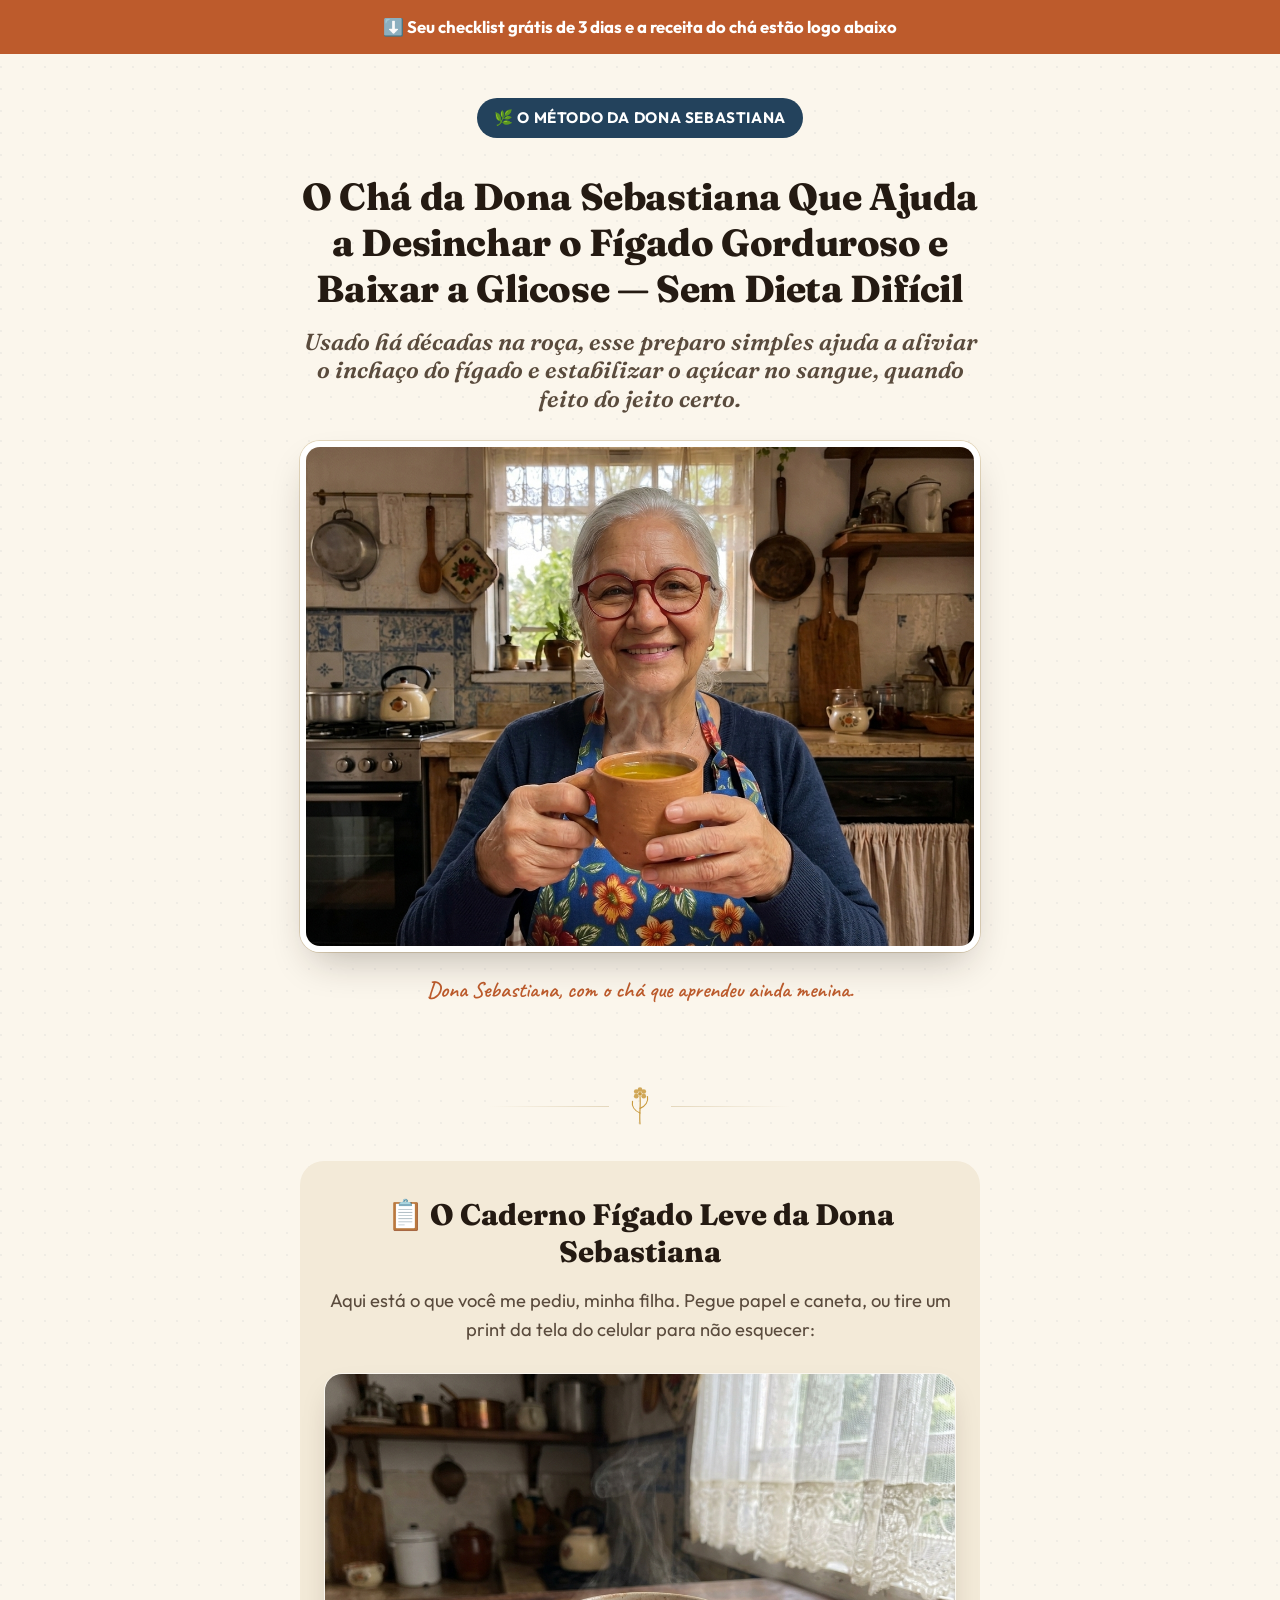
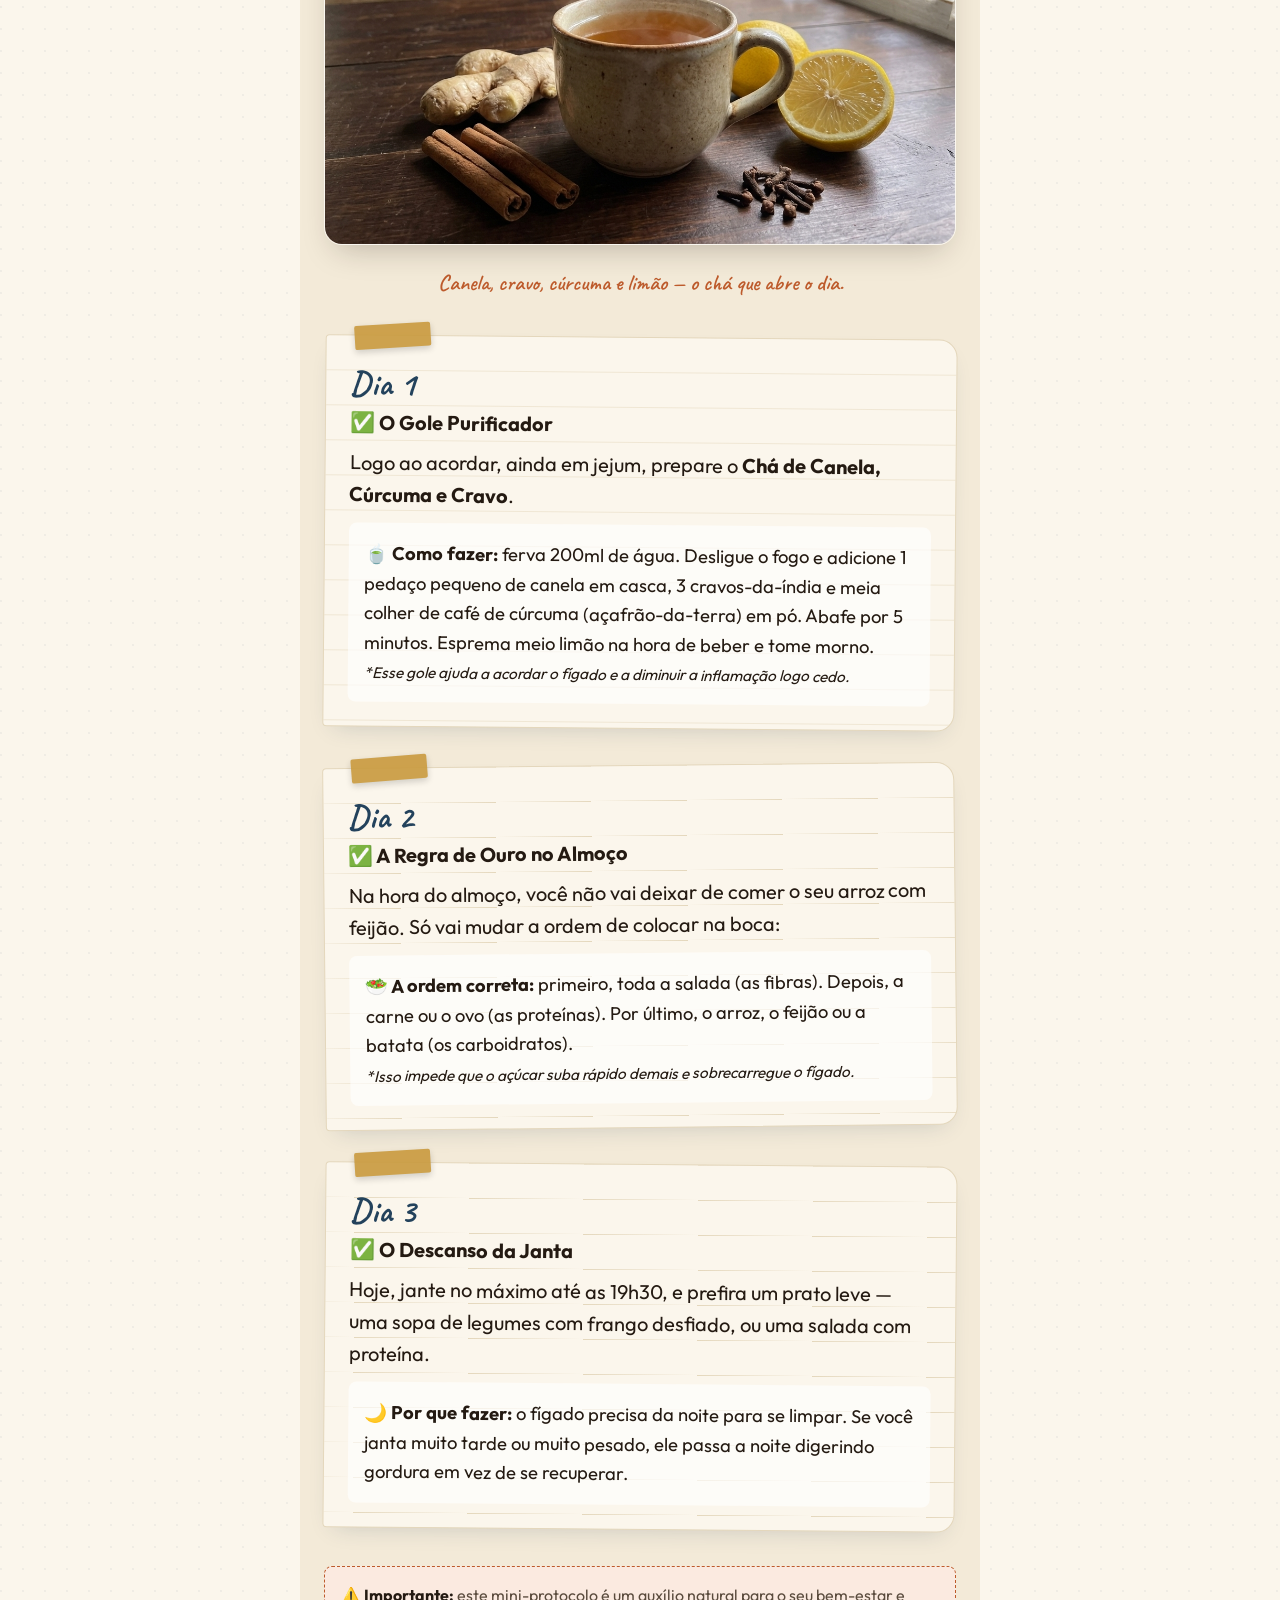
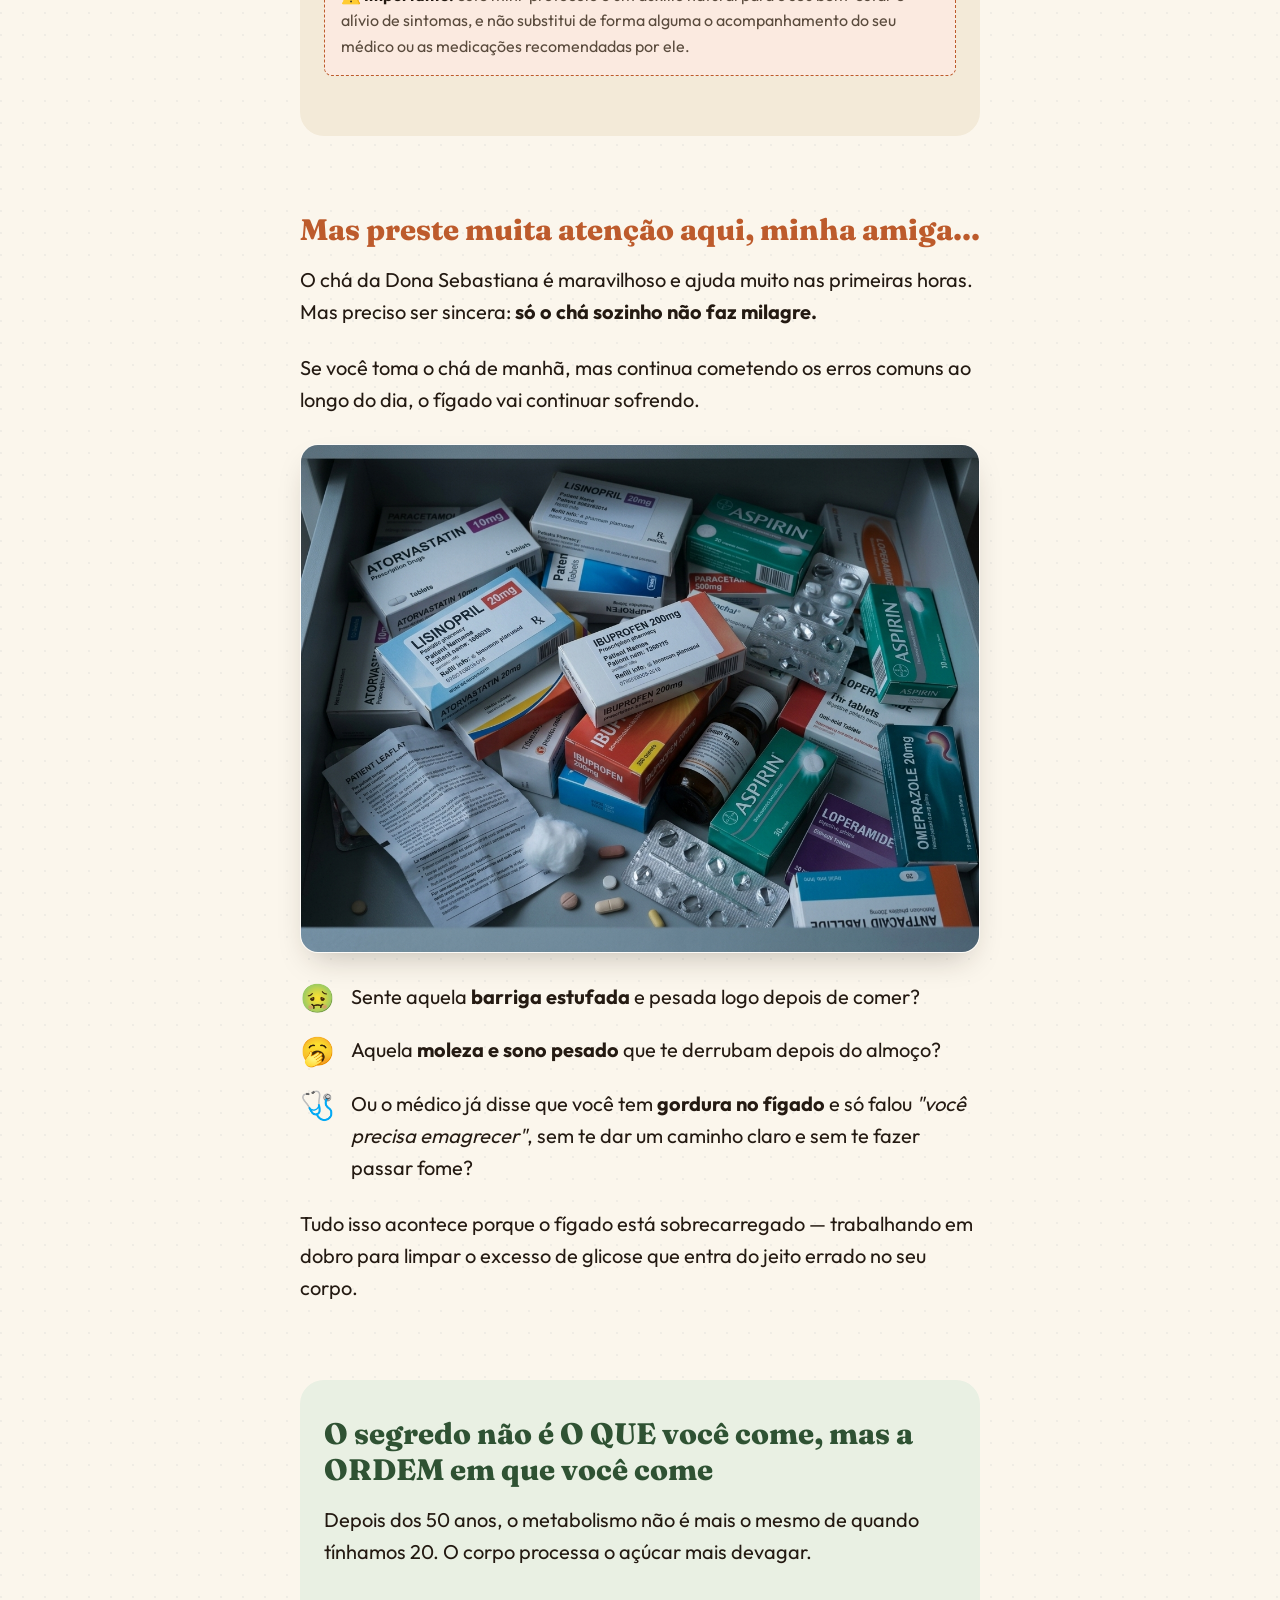
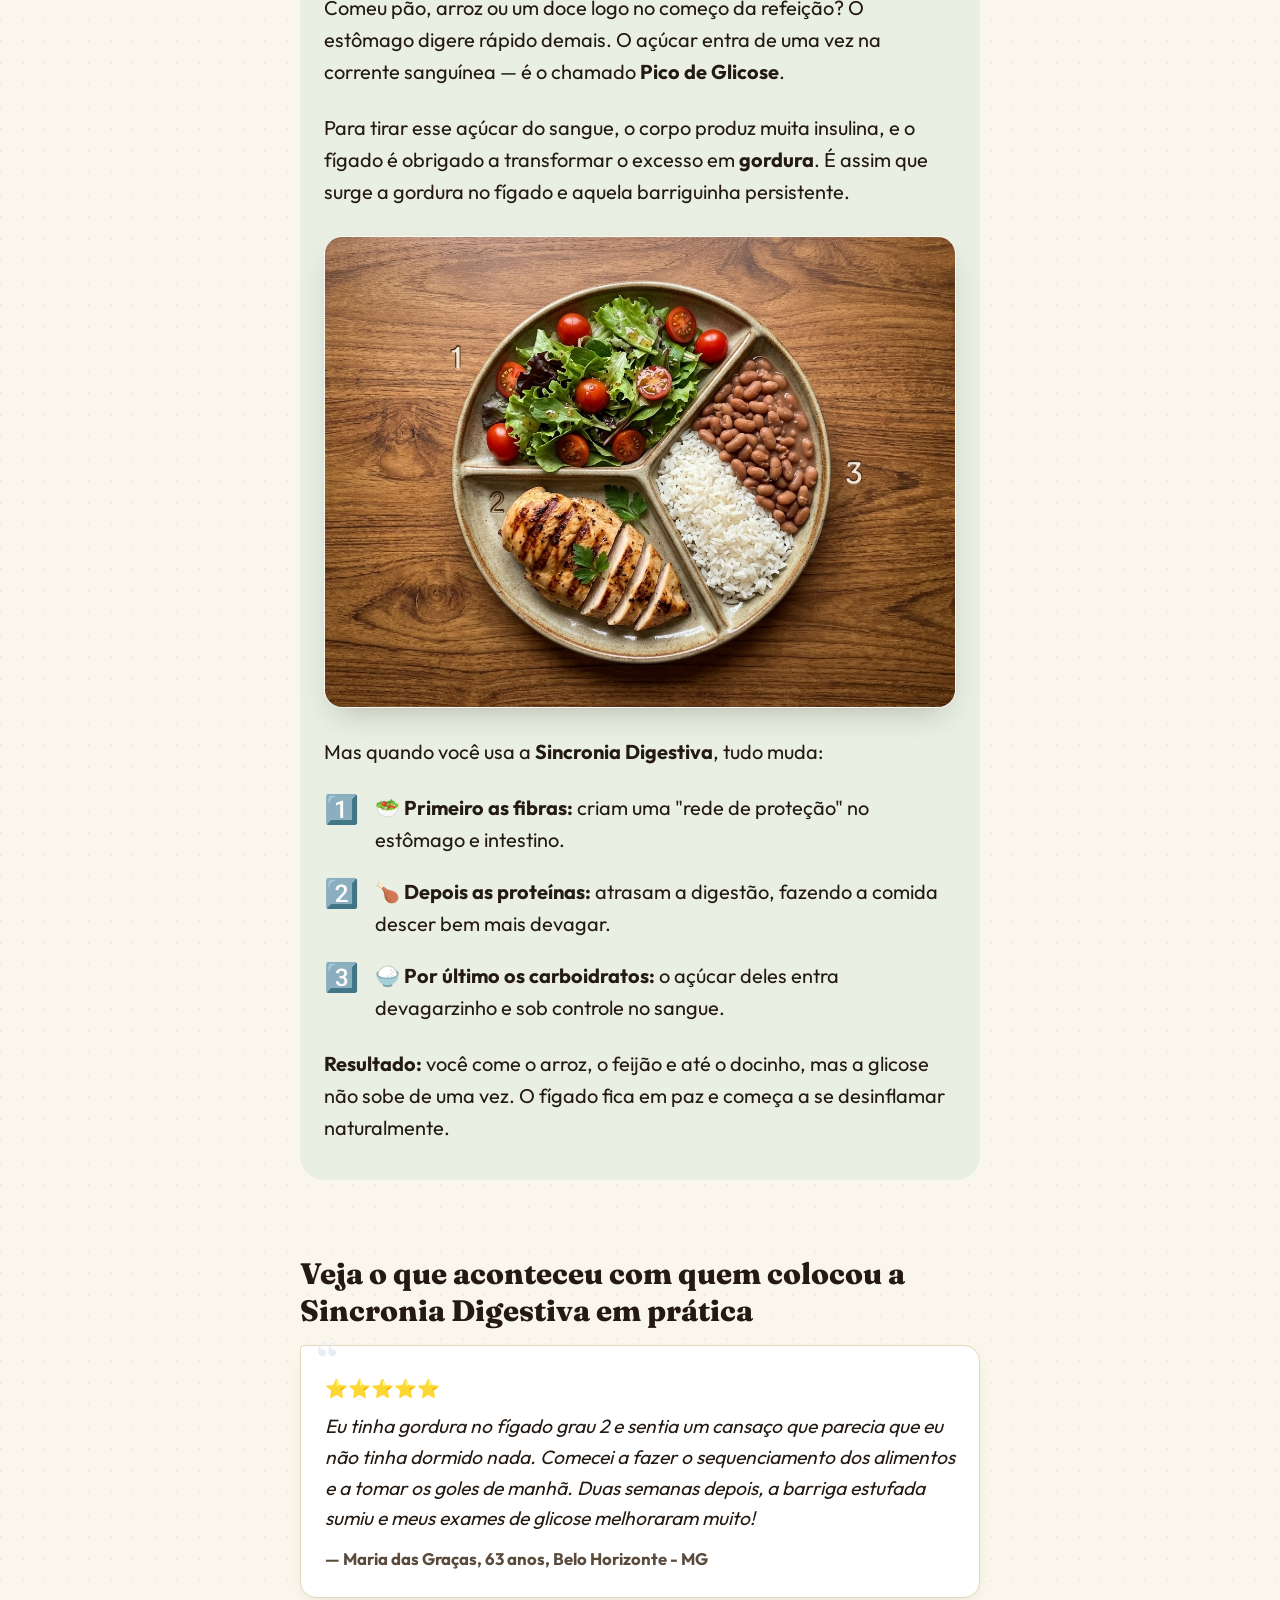
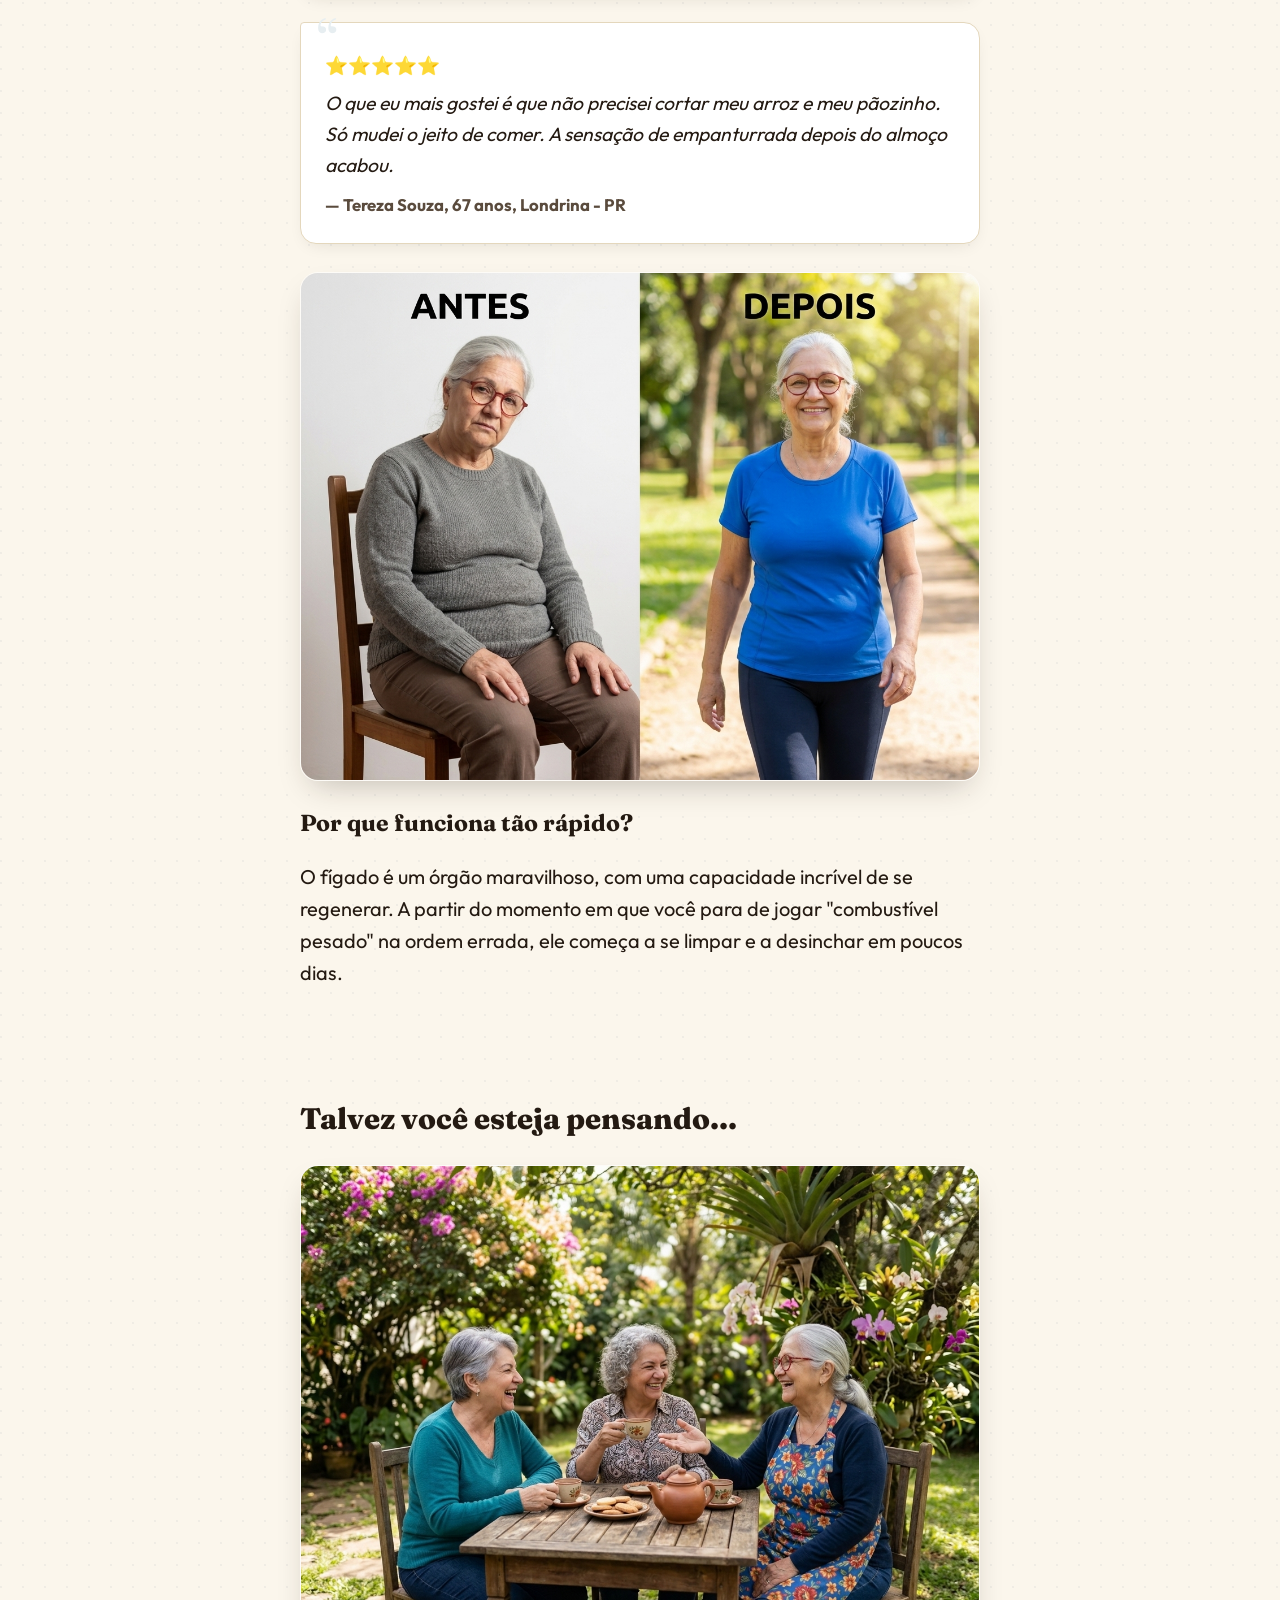
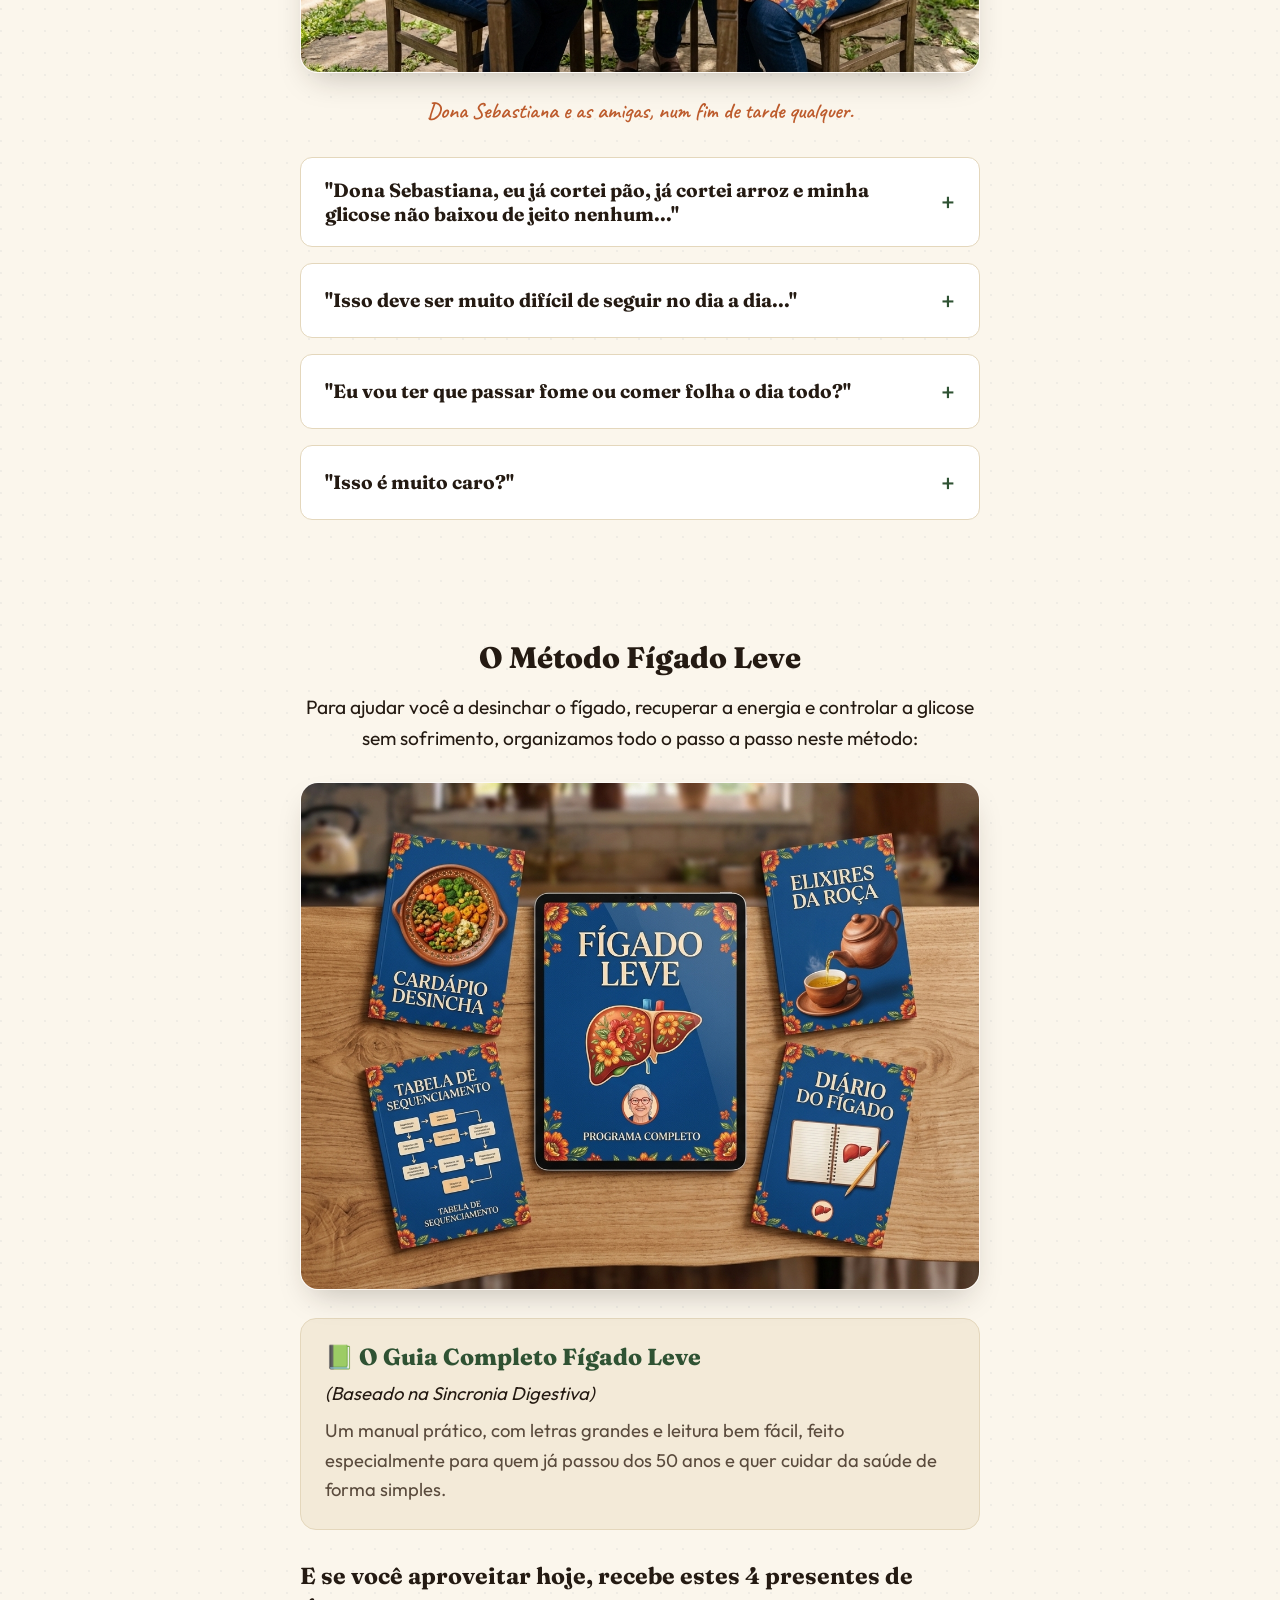
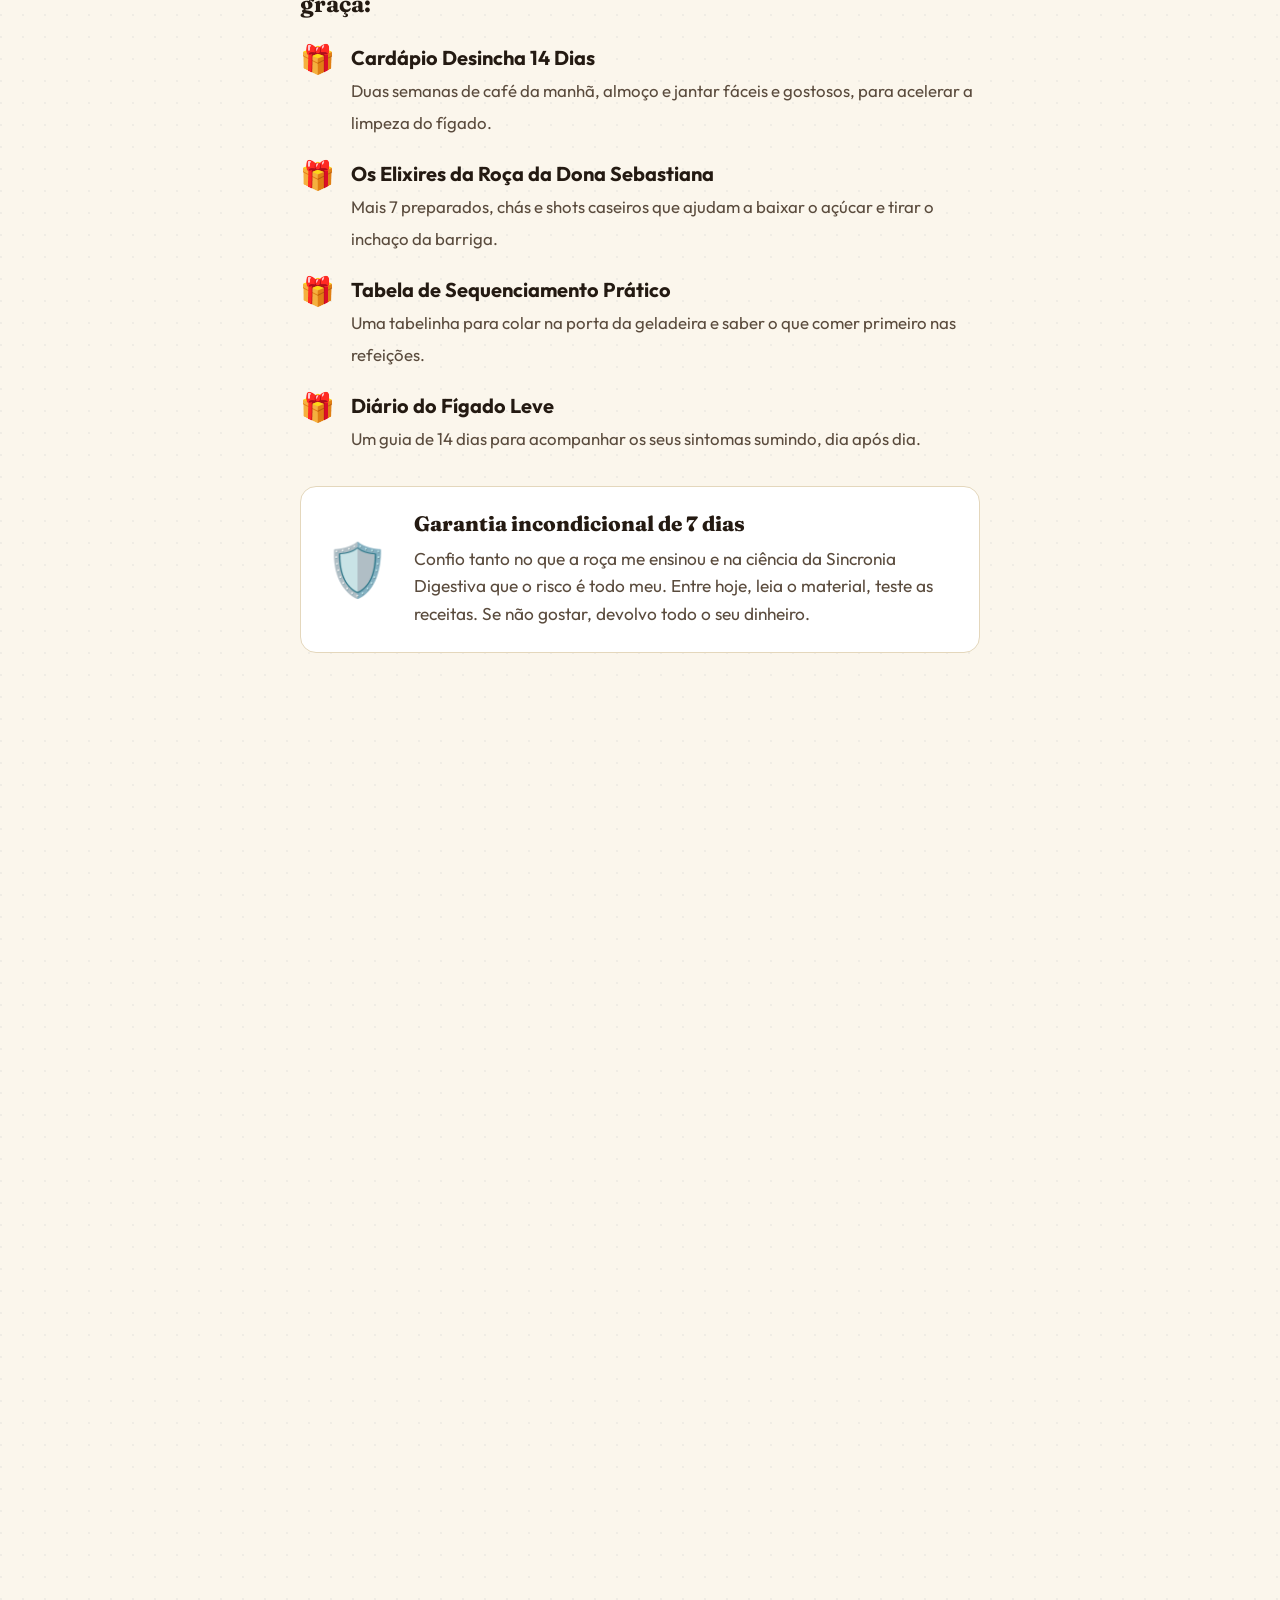
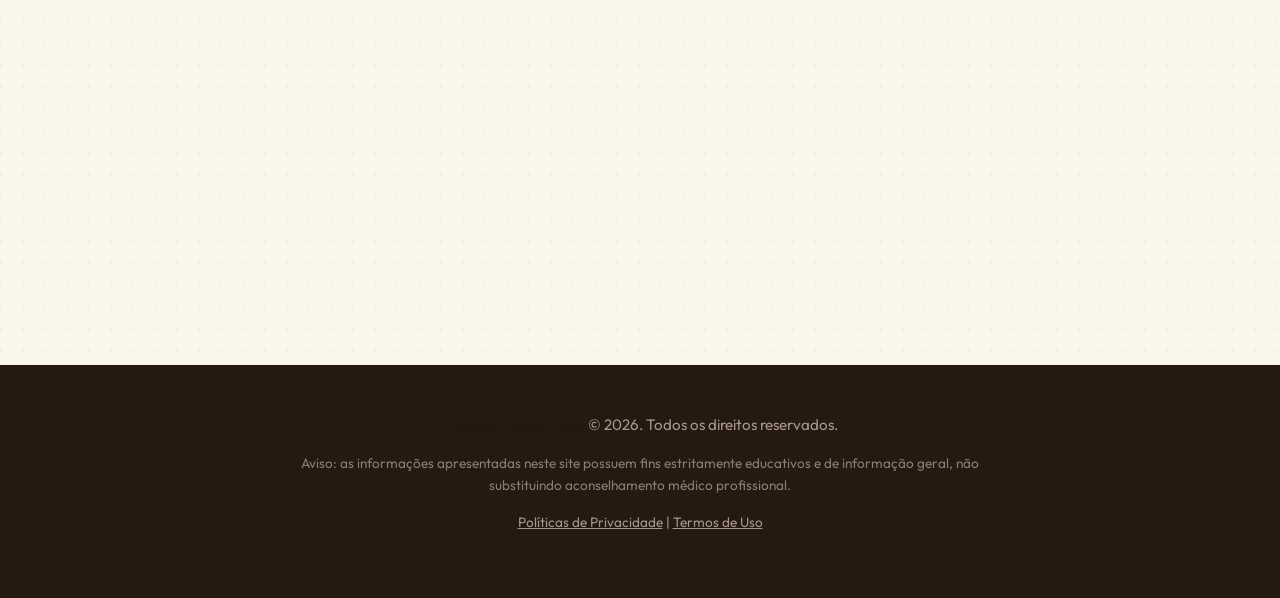
==== index.html @ d6a04670 "site da Dona Sebastiana para a Vercel" ====
<!DOCTYPE html>
<html lang="pt-BR">
<head>
  <meta charset="UTF-8">
  <meta name="viewport" content="width=device-width, initial-scale=1.0">
  <title>Método Fígado Leve - Como Desinchar o Fígado e Baixar a Glicose de Forma Natural</title>
  <meta name="description" content="Descubra o segredo simples da Sincronia Digestiva para desinchar o fígado gorduroso e controlar o açúcar no sangue sem dietas restritivas.">
  <link rel="stylesheet" href="styles.css">
</head>
<body>

  <!-- TOPO / AVISO -->
  <div class="top-bar" id="topo-aviso">
    ⬇️ Seu checklist grátis de 3 dias e a receita do chá estão logo abaixo
  </div>

  <div class="container">

    <!-- BLOCO 1: HERO -->
    <section id="bloco-hero">
      <div class="kicker-row">
        <span class="kicker">🌿 O Método da Dona Sebastiana</span>
      </div>
      <h1>O Chá da Dona Sebastiana Que Ajuda a Desinchar o Fígado Gorduroso e Baixar a Glicose — Sem Dieta Difícil</h1>
      <h3>Usado há décadas na roça, esse preparo simples ajuda a aliviar o inchaço do fígado e estabilizar o açúcar no sangue, quando feito do jeito certo.</h3>

      <div class="photo-frame photo-hero reveal">
        <img src="images/_figado_hero_sebastiana_.jpg" alt="Dona Sebastiana, 65 anos, sorrindo em sua cozinha rústica, segurando uma caneca de barro com chá fumegante." loading="eager">
      </div>
      <p class="photo-caption">Dona Sebastiana, com o chá que aprendeu ainda menina.</p>
    </section>

    <div class="floral-divider">
      <svg viewBox="0 0 64 80" fill="none" xmlns="http://www.w3.org/2000/svg" aria-hidden="true">
        <path d="M32 78C30 55 34 40 32 20" stroke="currentColor" stroke-width="2.5" stroke-linecap="round"/>
        <path d="M32 55C20 50 14 40 16 30" stroke="currentColor" stroke-width="2.5" stroke-linecap="round"/>
        <path d="M32 45C44 40 50 30 48 20" stroke="currentColor" stroke-width="2.5" stroke-linecap="round"/>
        <g transform="translate(32 14)">
          <circle r="4" fill="currentColor"/>
          <circle cx="0" cy="-9" r="5" fill="currentColor" opacity="0.85"/>
          <circle cx="8" cy="-5" r="5" fill="currentColor" opacity="0.85"/>
          <circle cx="8" cy="5" r="5" fill="currentColor" opacity="0.85"/>
          <circle cx="-8" cy="5" r="5" fill="currentColor" opacity="0.85"/>
          <circle cx="-8" cy="-5" r="5" fill="currentColor" opacity="0.85"/>
        </g>
      </svg>
    </div>

    <!-- BLOCO 2: ENTREGA IMEDIATA (O Caderno de 3 Dias) -->
    <section id="bloco-checklist" class="bg-cream-dark reveal" style="border-radius: 24px; padding: 2.25rem 1.5rem; margin: 0 0 2rem;">
      <h2 class="text-center" style="margin-top: 0;">📋 O Caderno Fígado Leve da Dona Sebastiana</h2>
      <p class="text-center notebook-intro">
        Aqui está o que você me pediu, minha filha. Pegue papel e caneta, ou tire um print da tela do celular para não esquecer:
      </p>

      <div class="photo-frame">
        <img src="images/_figado_isca_cha_.jpg" alt="Xícara de chá de canela, cúrcuma e cravo, com uma rodela de limão, sobre mesa de madeira rústica, ao lado dos ingredientes naturais." loading="lazy">
      </div>
      <p class="photo-caption">Canela, cravo, cúrcuma e limão — o chá que abre o dia.</p>

      <div class="protocol-box">
        <span class="protocol-day">Dia 1</span>
        <strong>✅ O Gole Purificador</strong>
        <p style="margin: 0.5rem 0;">Logo ao acordar, ainda em jejum, prepare o <strong>Chá de Canela, Cúrcuma e Cravo</strong>.</p>
        <div class="recipe-subbox">
          <strong>🍵 Como fazer:</strong> ferva 200ml de água. Desligue o fogo e adicione 1 pedaço pequeno de canela em casca, 3 cravos-da-índia e meia colher de café de cúrcuma (açafrão-da-terra) em pó. Abafe por 5 minutos. Esprema meio limão na hora de beber e tome morno.
          <br><small><em>*Esse gole ajuda a acordar o fígado e a diminuir a inflamação logo cedo.</em></small>
        </div>
      </div>

      <div class="protocol-box">
        <span class="protocol-day">Dia 2</span>
        <strong>✅ A Regra de Ouro no Almoço</strong>
        <p style="margin: 0.5rem 0;">Na hora do almoço, você não vai deixar de comer o seu arroz com feijão. Só vai mudar a ordem de colocar na boca:</p>
        <div class="recipe-subbox">
          <strong>🥗 A ordem correta:</strong> primeiro, toda a salada (as fibras). Depois, a carne ou o ovo (as proteínas). Por último, o arroz, o feijão ou a batata (os carboidratos).
          <br><small><em>*Isso impede que o açúcar suba rápido demais e sobrecarregue o fígado.</em></small>
        </div>
      </div>

      <div class="protocol-box">
        <span class="protocol-day">Dia 3</span>
        <strong>✅ O Descanso da Janta</strong>
        <p style="margin: 0.5rem 0;">Hoje, jante no máximo até as 19h30, e prefira um prato leve — uma sopa de legumes com frango desfiado, ou uma salada com proteína.</p>
        <div class="recipe-subbox">
          <strong>🌙 Por que fazer:</strong> o fígado precisa da noite para se limpar. Se você janta muito tarde ou muito pesado, ele passa a noite digerindo gordura em vez de se recuperar.
        </div>
      </div>

      <div class="disclaimer-box">
        ⚠️ <strong>Importante:</strong> este mini-protocolo é um auxílio natural para o seu bem-estar e alívio de sintomas, e não substitui de forma alguma o acompanhamento do seu médico ou as medicações recomendadas por ele.
      </div>
    </section>

    <!-- BLOCO 3: TRANSIÇÃO -->
    <section id="bloco-transicao" class="reveal">
      <h2 class="text-terracota">Mas preste muita atenção aqui, minha amiga...</h2>
      <p>O chá da Dona Sebastiana é maravilhoso e ajuda muito nas primeiras horas. Mas preciso ser sincera: <strong>só o chá sozinho não faz milagre.</strong></p>

      <p>Se você toma o chá de manhã, mas continua cometendo os erros comuns ao longo do dia, o fígado vai continuar sofrendo.</p>

      <div class="photo-frame">
        <img src="images/_transicao_sintomas_remedios_.jpg" alt="Gaveta de remédios desorganizada, cheia de caixas de medicamentos para azia, fígado e diabetes, em tom cinzento e pesado." loading="lazy">
      </div>

      <div class="bullet-item">
        <div class="bullet-icon">🤢</div>
        <div class="bullet-content">Sente aquela <strong>barriga estufada</strong> e pesada logo depois de comer?</div>
      </div>
      <div class="bullet-item">
        <div class="bullet-icon">🥱</div>
        <div class="bullet-content">Aquela <strong>moleza e sono pesado</strong> que te derrubam depois do almoço?</div>
      </div>
      <div class="bullet-item">
        <div class="bullet-icon">🩺</div>
        <div class="bullet-content">Ou o médico já disse que você tem <strong>gordura no fígado</strong> e só falou <em>"você precisa emagrecer"</em>, sem te dar um caminho claro e sem te fazer passar fome?</div>
      </div>

      <p style="margin-top: 1.5rem;">Tudo isso acontece porque o fígado está sobrecarregado — trabalhando em dobro para limpar o excesso de glicose que entra do jeito errado no seu corpo.</p>
    </section>

    <!-- BLOCO 4: MECANISMO (A Sincronia Digestiva) -->
    <section id="bloco-mecanismo" class="bg-light-green reveal" style="border-radius: 24px; padding: 2.25rem 1.5rem; margin: 0.5rem 0 2rem;">
      <h2 class="text-green" style="margin-top: 0;">O segredo não é O QUE você come, mas a ORDEM em que você come</h2>

      <p>Depois dos 50 anos, o metabolismo não é mais o mesmo de quando tínhamos 20. O corpo processa o açúcar mais devagar.</p>

      <p>Comeu pão, arroz ou um doce logo no começo da refeição? O estômago digere rápido demais. O açúcar entra de uma vez na corrente sanguínea — é o chamado <strong>Pico de Glicose</strong>.</p>

      <p>Para tirar esse açúcar do sangue, o corpo produz muita insulina, e o fígado é obrigado a transformar o excesso em <strong>gordura</strong>. É assim que surge a gordura no fígado e aquela barriguinha persistente.</p>

      <div class="photo-frame">
        <img src="images/_mecanismo_sequenciamento_prato_.jpg" alt="Prato dividido em três partes numeradas: 1) salada com tomate-cereja, 2) frango grelhado, 3) arroz com feijão." loading="lazy">
      </div>

      <p>Mas quando você usa a <strong>Sincronia Digestiva</strong>, tudo muda:</p>

      <div class="bullet-item">
        <div class="bullet-icon">1️⃣</div>
        <div class="bullet-content"><strong>🥗 Primeiro as fibras:</strong> criam uma "rede de proteção" no estômago e intestino.</div>
      </div>
      <div class="bullet-item">
        <div class="bullet-icon">2️⃣</div>
        <div class="bullet-content"><strong>🍗 Depois as proteínas:</strong> atrasam a digestão, fazendo a comida descer bem mais devagar.</div>
      </div>
      <div class="bullet-item">
        <div class="bullet-icon">3️⃣</div>
        <div class="bullet-content"><strong>🍚 Por último os carboidratos:</strong> o açúcar deles entra devagarzinho e sob controle no sangue.</div>
      </div>

      <p style="margin-top: 1.5rem; margin-bottom: 0;"><strong>Resultado:</strong> você come o arroz, o feijão e até o docinho, mas a glicose não sobe de uma vez. O fígado fica em paz e começa a se desinflamar naturalmente.</p>
    </section>

    <!-- BLOCO 5: PROVAS E DEPOIMENTOS -->
    <section id="bloco-provas" class="reveal">
      <h2>Veja o que aconteceu com quem colocou a Sincronia Digestiva em prática</h2>

      <div class="testimonial-card">
        <div class="testimonial-stars">⭐⭐⭐⭐⭐</div>
        <p class="testimonial-quote">Eu tinha gordura no fígado grau 2 e sentia um cansaço que parecia que eu não tinha dormido nada. Comecei a fazer o sequenciamento dos alimentos e a tomar os goles de manhã. Duas semanas depois, a barriga estufada sumiu e meus exames de glicose melhoraram muito!</p>
        <div class="testimonial-author">— Maria das Graças, 63 anos, Belo Horizonte - MG</div>
      </div>

      <div class="testimonial-card">
        <div class="testimonial-stars">⭐⭐⭐⭐⭐</div>
        <p class="testimonial-quote">O que eu mais gostei é que não precisei cortar meu arroz e meu pãozinho. Só mudei o jeito de comer. A sensação de empanturrada depois do almoço acabou.</p>
        <div class="testimonial-author">— Tereza Souza, 67 anos, Londrina - PR</div>
      </div>

      <div class="photo-frame">
        <img src="images/_depoimento_antes_depois_mulher_.jpg" alt="Antes: senhora cansada e com a barriga inchada, sentada em uma cadeira. Depois: a mesma senhora sorridente, leve, caminhando ao ar livre." loading="lazy">
      </div>

      <h3 style="text-align: left; margin-top: 1.5rem; color: var(--ink); font-style: normal; font-weight: 700;">Por que funciona tão rápido?</h3>
      <p>O fígado é um órgão maravilhoso, com uma capacidade incrível de se regenerar. A partir do momento em que você para de jogar "combustível pesado" na ordem errada, ele começa a se limpar e a desinchar em poucos dias.</p>
    </section>

    <!-- BLOCO 6: QUEBRA DE OBJEÇÕES -->
    <section id="bloco-faq" class="reveal">
      <h2>Talvez você esteja pensando...</h2>

      <div class="photo-frame">
        <img src="images/_depoimento_sebastiana_amigas_.jpg" alt="Dona Sebastiana e duas amigas rindo à mesa em um jardim ensolarado, tomando chá e comendo biscoitos." loading="lazy">
      </div>
      <p class="photo-caption">Dona Sebastiana e as amigas, num fim de tarde qualquer.</p>

      <div class="faq-container">

        <div class="faq-item">
          <button class="faq-question">"Dona Sebastiana, eu já cortei pão, já cortei arroz e minha glicose não baixou de jeito nenhum..."</button>
          <div class="faq-answer">
            <p>Pois é, minha filha! Cortar tudo só te deixa triste, estressada e com fome. O problema não é o alimento em si, mas a ordem. Sem a Sincronia Digestiva, mesmo uma quantidade pequena de carboidrato vai direto para o fígado em forma de gordura.</p>
          </div>
        </div>

        <div class="faq-item">
          <button class="faq-question">"Isso deve ser muito difícil de seguir no dia a dia..."</button>
          <div class="faq-answer">
            <p>De forma alguma! Você vai usar os alimentos que já compra na feira e no mercado perto de casa. Nada de ingredientes caros com nomes esquisitos — é comida simples de verdade.</p>
          </div>
        </div>

        <div class="faq-item">
          <button class="faq-question">"Eu vou ter que passar fome ou comer folha o dia todo?"</button>
          <div class="faq-answer">
            <p>Deus me livre! Comer bem é uma das maiores alegrias da vida. No método, você vai comer pratos saborosos, carnes gostosas, sopas nutritivas e até sobremesas preparadas do jeito certo.</p>
          </div>
        </div>

        <div class="faq-item">
          <button class="faq-question">"Isso é muito caro?"</button>
          <div class="faq-answer">
            <p>O acesso ao guia custa menos do que uma caixinha de remédio para o fígado ou para diabetes. E o melhor: você vai economizar no mercado, comprando comida de verdade para toda a família.</p>
          </div>
        </div>

      </div>
    </section>

    <!-- BLOCO 7: OFERTA COMPLETA -->
    <section id="bloco-oferta" class="reveal">
      <h2 class="text-center">O Método Fígado Leve</h2>
      <p class="text-center" style="font-size: 1.2rem;">Para ajudar você a desinchar o fígado, recuperar a energia e controlar a glicose sem sofrimento, organizamos todo o passo a passo neste método:</p>

      <div class="photo-frame">
        <img src="images/_mockup_kit_completo_.jpg" alt="Mockup do Guia Fígado Leve em um tablet, cercado pelos quatro bônus: Cardápio Desincha, Elixires da Roça, Tabela de Sequenciamento e Diário do Fígado Leve." loading="lazy">
      </div>

      <div style="background-color: var(--cream-deep); padding: 1.5rem; border-radius: 16px; margin: 1.5rem 0; border: 1px solid var(--color-border);">
        <h3 style="text-align: left; color: var(--oliva); margin-bottom: 0.5rem; font-style: normal; font-weight: 800;">📗 O Guia Completo Fígado Leve</h3>
        <p style="font-size: 1.15rem; margin-bottom: 0.5rem;"><em>(Baseado na Sincronia Digestiva)</em></p>
        <p style="font-size: 1.15rem; margin-bottom: 0; color: var(--text-muted);">Um manual prático, com letras grandes e leitura bem fácil, feito especialmente para quem já passou dos 50 anos e quer cuidar da saúde de forma simples.</p>
      </div>

      <h3 style="text-align: left; margin-top: 2rem; color: var(--ink); font-style: normal; font-weight: 700;">E se você aproveitar hoje, recebe estes 4 presentes de graça:</h3>

      <div class="bullet-item">
        <div class="bullet-icon">🎁</div>
        <div class="bullet-content">
          <strong>Cardápio Desincha 14 Dias</strong>
          <br><span style="font-size: 1.05rem; color: var(--text-muted);">Duas semanas de café da manhã, almoço e jantar fáceis e gostosos, para acelerar a limpeza do fígado.</span>
        </div>
      </div>

      <div class="bullet-item">
        <div class="bullet-icon">🎁</div>
        <div class="bullet-content">
          <strong>Os Elixires da Roça da Dona Sebastiana</strong>
          <br><span style="font-size: 1.05rem; color: var(--text-muted);">Mais 7 preparados, chás e shots caseiros que ajudam a baixar o açúcar e tirar o inchaço da barriga.</span>
        </div>
      </div>

      <div class="bullet-item">
        <div class="bullet-icon">🎁</div>
        <div class="bullet-content">
          <strong>Tabela de Sequenciamento Prático</strong>
          <br><span style="font-size: 1.05rem; color: var(--text-muted);">Uma tabelinha para colar na porta da geladeira e saber o que comer primeiro nas refeições.</span>
        </div>
      </div>

      <div class="bullet-item">
        <div class="bullet-icon">🎁</div>
        <div class="bullet-content">
          <strong>Diário do Fígado Leve</strong>
          <br><span style="font-size: 1.05rem; color: var(--text-muted);">Um guia de 14 dias para acompanhar os seus sintomas sumindo, dia após dia.</span>
        </div>
      </div>

      <div class="guarantee-box">
        <div class="guarantee-badge">🛡️</div>
        <div class="guarantee-text">
          <h4>Garantia incondicional de 7 dias</h4>
          <p>Confio tanto no que a roça me ensinou e na ciência da Sincronia Digestiva que o risco é todo meu. Entre hoje, leia o material, teste as receitas. Se não gostar, devolvo todo o seu dinheiro.</p>
        </div>
      </div>
    </section>

    <!-- BLOCO 8: CHECKOUT + CTA -->
    <section id="bloco-checkout" class="reveal">

      <div class="order-bump-box">
        <div class="order-bump-badge">Oportunidade única</div>
        <div class="order-bump-header">
          <div class="order-bump-checkbox-container">
            <input type="checkbox" id="order-bump-checkbox" class="order-bump-checkbox">
          </div>
          <div>
            <span class="order-bump-title">Sim, eu quero o Guia de Sobremesas que Não Sobem a Glicose por apenas R$ 9,90 extras!</span>
          </div>
        </div>
        <p class="order-bump-desc">
          Quer comer um docinho sem peso na consciência e sem estragar o tratamento? Adicione este guia com 12 sobremesas deliciosas e seguras, feitas com ingredientes simples. (Preço normal: R$ 29,90. Apenas R$ 9,90 nesta página.)
        </p>

        <div class="photo-frame" style="margin-top: 1rem; margin-bottom: 0;">
          <img src="images/_mockup_sobremesas_glicose_.jpg" alt="Mockup do ebook Sobremesas que Não Sobem a Glicose em um celular, ao lado de um mousse de chocolate com morango." loading="lazy">
        </div>
      </div>

      <div class="price-box">
        <div class="price-original">De R$ 197,00 por apenas:</div>
        <div class="price-installments" id="price-installments-value">3x de R$ 9,45</div>
        <div class="price-cash">ou <span id="price-cash-value">R$ 27,00</span> à vista no Pix ou Cartão</div>
      </div>

      <div class="cta-container">
        <a href="https://ggcheckout.com/figado-leve" class="cta-button" id="cta-principal-btn" data-cta-type="figado">
          <span class="cta-main-text">Quero desinchar meu fígado agora</span>
        </a>
        <div class="cta-subtitle">
          <span>📱 Acesso imediato no celular</span> • <span>✉️ Recebimento por e-mail e WhatsApp</span>
        </div>
      </div>

      <div class="security-logos">
        <div class="security-item">
          <span class="security-icon">🔒</span>
          <span>Dados 100% criptografados</span>
        </div>
        <div class="security-item">
          <span class="security-icon">🛡️</span>
          <span>Compra segura e garantida</span>
        </div>
        <div class="security-item">
          <span class="security-icon">⚡</span>
          <span>Acesso imediato</span>
        </div>
      </div>
    </section>

  </div>

  <!-- RODAPÉ -->
  <footer>
    <div class="container">
      <p><strong>Método Fígado Leve</strong> © 2026. Todos os direitos reservados.</p>
      <p style="font-size: 0.85rem; color: #8c7b70;">Aviso: as informações apresentadas neste site possuem fins estritamente educativos e de informação geral, não substituindo aconselhamento médico profissional.</p>
      <p style="font-size: 0.85rem; margin-top: 1rem;">
        <a href="#">Políticas de Privacidade</a> | <a href="#">Termos de Uso</a>
      </p>
    </div>
  </footer>

  <script src="script.js"></script>
</body>
</html>
---- styles.css ----
/* ==========================================================================
   DESIGN SYSTEM - PÁGINAS DE VENDAS 60+ (MÉTODO FÍGADO LEVE)
   Inspirado na cozinha da roça: azulejo português, chita floral, barro e
   cobre. Base clara (cream), acentos com significado (azul = confiança/
   cozinha, terracota = urgência/barro, oliva = "siga em frente"/salada).
   ========================================================================== */

@import url('https://fonts.googleapis.com/css2?family=Fraunces:ital,opsz,wght@0,9..144,300..900;1,9..144,300..900&family=Outfit:wght@100..900&family=Caveat:wght@500..700&display=swap');

:root {
  /* Superfícies */
  --cream: #FBF6EC;          /* papel/reboco claro — base da página */
  --cream-deep: #F3EAD8;     /* creme mais denso para cartões e faixas */
  --paper-line: #E4D7BC;     /* linha sutil de caderno / borda quente */
  --white: #FFFFFF;

  /* Estrutura e confiança (azulejo de cozinha) */
  --azulejo: #23425C;
  --azulejo-hover: #1A3247;
  --azulejo-soft: #E7EEF1;   /* tinta de azulejo bem clara, para seções */

  /* Urgência e calor (barro, chita) */
  --terracota: #BD5B2C;
  --terracota-soft: #FBEAE0;

  /* Ação e "siga em frente" (salada, folha) */
  --oliva: #2F5233;
  --oliva-hover: #24401F;
  --oliva-soft: #E9F0E3;

  /* Detalhe (flor da chita) */
  --ouro: #C99A3E;

  /* Texto */
  --ink: #241A12;
  --ink-muted: #5A4B3D;
  --ink-soft: #8A7A68;

  /* Tipografia */
  --font-title: 'Fraunces', Georgia, serif;
  --font-body: 'Outfit', -apple-system, BlinkMacSystemFont, "Segoe UI", Roboto, sans-serif;
  --font-hand: 'Caveat', cursive;

  /* mantidas por compatibilidade com HTML existente */
  --bg-primary: var(--cream);
  --bg-secondary: var(--cream-deep);
  --bg-accent-green: var(--oliva-soft);
  --bg-accent-terracota: var(--terracota-soft);
  --text-primary: var(--ink);
  --text-muted: var(--ink-muted);
  --text-white: var(--white);
  --color-green: var(--oliva);
  --color-green-hover: var(--oliva-hover);
  --color-terracota: var(--terracota);
  --color-border: var(--paper-line);
}

/* Reset básico e configurações de acessibilidade */
* {
  box-sizing: border-box;
  margin: 0;
  padding: 0;
}

html {
  scroll-behavior: smooth;
  font-size: 16px;
}

body {
  background-color: var(--cream);
  background-image:
    radial-gradient(circle at 1px 1px, rgba(35, 66, 92, 0.05) 1px, transparent 1px);
  background-size: 22px 22px;
  color: var(--ink);
  font-family: var(--font-body);
  font-size: 1.25rem;
  line-height: 1.6;
  -webkit-font-smoothing: antialiased;
  -moz-osx-font-smoothing: grayscale;
}

::selection {
  background-color: var(--ouro);
  color: var(--ink);
}

a:focus-visible,
button:focus-visible,
input:focus-visible {
  outline: 3px solid var(--azulejo);
  outline-offset: 3px;
}

.container {
  width: 100%;
  max-width: 720px;
  margin: 0 auto;
  padding: 0 1.25rem;
}

/* ==========================================================================
   TIPOGRAFIA & TÍTULOS
   ========================================================================== */
h1, h2, h3, h4, h5, h6 {
  font-family: var(--font-title);
  color: var(--ink);
  font-weight: 800;
  line-height: 1.22;
  margin-bottom: 1rem;
}

h1 {
  font-size: 2.35rem;
  text-align: center;
  margin-top: 1.25rem;
  letter-spacing: -0.01em;
}

h2 {
  font-size: 1.85rem;
  margin-top: 0;
  padding-bottom: 0;
}

h3 {
  font-size: 1.45rem;
  font-style: italic;
  font-weight: 600;
  color: var(--ink-muted);
  text-align: center;
  margin-bottom: 1.5rem;
}

p {
  margin-bottom: 1.5rem;
}

strong {
  font-weight: 700;
  color: var(--ink);
}

.text-center { text-align: center; }
.text-terracota { color: var(--terracota); }
.text-green { color: var(--oliva); }

/* Etiqueta / eyebrow acima dos títulos */
.kicker {
  display: inline-flex;
  align-items: center;
  gap: 0.5rem;
  background-color: var(--azulejo);
  color: var(--white);
  font-family: var(--font-body);
  font-size: 0.95rem;
  font-weight: 700;
  letter-spacing: 0.04em;
  text-transform: uppercase;
  padding: 0.5rem 1.1rem;
  border-radius: 100px;
  margin: 0 auto 1rem;
}

.kicker-row {
  display: flex;
  justify-content: center;
}

/* Topo / Aviso */
.top-bar {
  background-color: var(--terracota);
  color: var(--white);
  text-align: center;
  padding: 0.85rem 1rem;
  font-size: 1.05rem;
  font-weight: 700;
  font-family: var(--font-body);
}

/* ==========================================================================
   SEÇÕES & LAYOUT
   ========================================================================== */
section {
  padding: 2.75rem 0;
}

.bg-light-green { background-color: var(--oliva-soft); }
.bg-light-terracota { background-color: var(--terracota-soft); }
.bg-cream-dark { background-color: var(--cream-deep); }

/* ==========================================================================
   DIVISOR FLORAL (motivo assinatura — inspirado na chita da Dona Sebastiana)
   ========================================================================== */
.floral-divider {
  display: flex;
  align-items: center;
  justify-content: center;
  gap: 1rem;
  margin: 0;
  padding: 0.5rem 0 2.25rem;
  color: var(--ouro);
}

.floral-divider::before,
.floral-divider::after {
  content: '';
  flex: 1;
  max-width: 120px;
  height: 1px;
  background: linear-gradient(90deg, transparent, var(--paper-line));
}

.floral-divider::after {
  background: linear-gradient(90deg, var(--paper-line), transparent);
}

.floral-divider svg {
  width: 30px;
  height: 38px;
  flex-shrink: 0;
}

.floral-watermark {
  position: absolute;
  color: var(--azulejo);
  opacity: 0.05;
  pointer-events: none;
  z-index: 0;
}

/* ==========================================================================
   FOTOS — o elenco de fotos reais substitui os placeholders
   ========================================================================== */
.photo-frame {
  position: relative;
  margin: 1.75rem 0;
  border-radius: 18px;
  overflow: hidden;
  box-shadow: 0 14px 32px -12px rgba(36, 26, 18, 0.28);
  border: 1px solid rgba(255,255,255,0.6);
}

.photo-frame img {
  display: block;
  width: 100%;
  height: auto;
}

.photo-hero {
  border-radius: 20px;
  border: 6px solid var(--white);
  box-shadow: 0 18px 40px -14px rgba(36, 26, 18, 0.32), 0 0 0 1px var(--paper-line);
}

.photo-caption {
  text-align: center;
  font-family: var(--font-hand);
  font-size: 1.4rem;
  font-weight: 600;
  color: var(--terracota);
  margin-top: -0.5rem;
  margin-bottom: 1.75rem;
}

.photo-square {
  aspect-ratio: 4 / 3;
  object-fit: cover;
}

/* ==========================================================================
   ELEMENTOS DE CONTEÚDO (Bullets, Cards, Quotes)
   ========================================================================== */
.bullet-item {
  display: flex;
  align-items: flex-start;
  margin-bottom: 1.25rem;
}

.bullet-icon {
  font-size: 1.75rem;
  margin-right: 1rem;
  flex-shrink: 0;
  line-height: 1.2;
}

.bullet-content { flex-grow: 1; }

/* ==========================================================================
   O CADERNO DA DONA SEBASTIANA (protocolo de 3 dias — elemento assinatura)
   ========================================================================== */
.notebook-intro {
  font-size: 1.15rem;
  color: var(--text-muted);
}

.protocol-box {
  position: relative;
  background-color: var(--cream);
  background-image: repeating-linear-gradient(
    var(--cream) 0px, var(--cream) 34px, var(--paper-line) 35px
  );
  border: 1px solid var(--paper-line);
  border-radius: 4px 18px 18px 4px;
  padding: 2rem 1.5rem 1.5rem;
  margin: 2.25rem 0;
  box-shadow: 0 10px 24px -12px rgba(35, 66, 92, 0.22);
}

.protocol-box:nth-of-type(odd) { transform: rotate(-0.6deg); }
.protocol-box:nth-of-type(even) { transform: rotate(0.5deg); }

.protocol-box::before {
  content: '';
  position: absolute;
  top: -12px;
  left: 28px;
  width: 76px;
  height: 24px;
  background-color: var(--ouro);
  opacity: 0.9;
  transform: rotate(-4deg);
  border-radius: 2px;
  box-shadow: 0 3px 6px rgba(0,0,0,0.18);
}

.protocol-day {
  display: block;
  font-family: var(--font-hand);
  font-size: 2.1rem;
  font-weight: 700;
  color: var(--azulejo);
  line-height: 1;
  margin-bottom: 0.35rem;
}

.recipe-subbox {
  background-color: rgba(255, 255, 255, 0.65);
  border-radius: 8px;
  padding: 1rem;
  margin-top: 0.75rem;
  font-size: 1.15rem;
}

.disclaimer-box {
  background-color: var(--terracota-soft);
  border: 1px dashed var(--terracota);
  border-radius: 8px;
  padding: 1rem;
  font-size: 1rem;
  color: var(--text-muted);
  margin: 1.5rem 0;
}

/* Bloco de Depoimentos */
.testimonial-card {
  position: relative;
  background-color: var(--white);
  border: 1px solid var(--color-border);
  border-radius: 4px 16px 16px 16px;
  padding: 1.75rem 1.5rem 1.5rem;
  margin-bottom: 1.5rem;
  box-shadow: 0 6px 18px -8px rgba(36, 26, 18, 0.14);
}

.testimonial-card::before {
  content: '\201C';
  position: absolute;
  top: -0.6rem;
  left: 1rem;
  font-family: var(--font-title);
  font-size: 3.5rem;
  color: var(--azulejo-soft);
  line-height: 1;
}

.testimonial-stars {
  color: var(--ouro);
  font-size: 1.15rem;
  margin-bottom: 0.5rem;
}

.testimonial-quote {
  font-style: italic;
  font-size: 1.2rem;
  margin-bottom: 0.75rem;
  position: relative;
}

.testimonial-author {
  font-weight: 700;
  font-size: 1.05rem;
  color: var(--text-muted);
}

/* Accordions de Perguntas Frequentes / Objeções */
.faq-container { margin: 1rem 0 2rem; }

.faq-item {
  background-color: var(--white);
  border: 1px solid var(--color-border);
  border-radius: 12px;
  margin-bottom: 1rem;
  overflow: hidden;
  transition: box-shadow 0.2s ease;
}

.faq-item.active {
  box-shadow: 0 8px 20px -10px rgba(35, 66, 92, 0.25);
}

.faq-question {
  width: 100%;
  background: none;
  border: none;
  text-align: left;
  padding: 1.25rem 1.5rem;
  font-family: var(--font-title);
  font-size: 1.2rem;
  font-weight: 700;
  color: var(--ink);
  cursor: pointer;
  display: flex;
  justify-content: space-between;
  align-items: center;
  gap: 1rem;
  transition: background-color 0.2s ease;
}

.faq-question:hover { background-color: var(--cream-deep); }

.faq-question::after {
  content: '+';
  font-family: var(--font-body);
  font-size: 1.6rem;
  font-weight: 400;
  color: var(--oliva);
  transition: transform 0.3s ease;
  flex-shrink: 0;
}

.faq-item.active .faq-question::after { transform: rotate(135deg); }

.faq-answer {
  max-height: 0;
  overflow: hidden;
  transition: max-height 0.3s ease-out;
  padding: 0 1.5rem;
  background-color: var(--cream);
}

.faq-item.active .faq-answer {
  max-height: 500px;
  padding: 0.25rem 1.5rem 1.25rem;
  border-top: 1px solid var(--color-border);
}

/* ==========================================================================
   BOTÕES DE CTA & ELEMENTOS DE COMPRA
   ========================================================================== */
.cta-container {
  display: flex;
  flex-direction: column;
  align-items: center;
  margin: 2.25rem 0;
}

.cta-button {
  display: inline-block;
  width: 100%;
  max-width: 540px;
  background-color: var(--oliva);
  color: var(--white);
  font-family: var(--font-body);
  font-size: 1.35rem;
  font-weight: 800;
  text-align: center;
  text-decoration: none;
  padding: 1.25rem 1.5rem;
  border-radius: 14px;
  box-shadow: 0 10px 24px -6px rgba(47, 82, 51, 0.45);
  border: none;
  cursor: pointer;
  transition: background-color 0.2s ease, transform 0.2s ease, box-shadow 0.2s ease;
}

.cta-button:hover {
  background-color: var(--oliva-hover);
  transform: translateY(-2px);
  box-shadow: 0 14px 28px -6px rgba(47, 82, 51, 0.5);
}

.cta-subtitle {
  font-size: 1.02rem;
  color: var(--text-muted);
  margin-top: 0.85rem;
  font-weight: 600;
  display: flex;
  align-items: center;
  gap: 0.5rem;
  text-align: center;
}

/* Order Bump Box */
.order-bump-box {
  background-color: var(--terracota-soft);
  border: 2px solid var(--terracota);
  border-radius: 16px;
  padding: 1.5rem;
  margin: 2rem 0;
  position: relative;
  overflow: hidden;
}

.order-bump-badge {
  position: absolute;
  top: 0;
  right: 0;
  background-color: var(--terracota);
  color: var(--white);
  font-size: 0.8rem;
  font-weight: 800;
  padding: 0.25rem 1rem;
  border-bottom-left-radius: 12px;
  text-transform: uppercase;
}

.order-bump-header {
  display: flex;
  align-items: flex-start;
  gap: 1rem;
  margin-bottom: 0.75rem;
}

.order-bump-checkbox-container {
  display: flex;
  align-items: center;
  position: relative;
  cursor: pointer;
  padding-top: 0.25rem;
}

.order-bump-checkbox {
  width: 28px;
  height: 28px;
  accent-color: var(--terracota);
  cursor: pointer;
}

.order-bump-title {
  font-family: var(--font-title);
  font-size: 1.2rem;
  font-weight: 800;
  color: var(--terracota);
  line-height: 1.3;
}

.order-bump-desc {
  font-size: 1.08rem;
  line-height: 1.5;
  color: var(--ink);
  margin-bottom: 0px;
}

/* Caixa de Garantia */
.guarantee-box {
  display: flex;
  gap: 1.5rem;
  align-items: center;
  background-color: var(--white);
  border: 1px solid var(--color-border);
  border-radius: 16px;
  padding: 1.5rem;
  margin: 2rem 0;
}

.guarantee-badge { font-size: 3.25rem; flex-shrink: 0; }

.guarantee-text h4 {
  font-family: var(--font-title);
  font-size: 1.3rem;
  margin-bottom: 0.5rem;
}

.guarantee-text p {
  font-size: 1.08rem;
  margin-bottom: 0;
  color: var(--text-muted);
}

/* Caixa de Preços */
.price-box {
  text-align: center;
  margin: 1.5rem 0;
  background-color: var(--cream-deep);
  border-radius: 16px;
  padding: 1.5rem;
  border: 1px solid var(--color-border);
}

.price-original {
  text-decoration: line-through;
  color: var(--text-muted);
  font-size: 1.2rem;
}

.price-installments {
  font-size: 2.6rem;
  font-family: var(--font-title);
  font-weight: 900;
  color: var(--oliva);
  line-height: 1.1;
  margin: 0.5rem 0;
}

.price-cash {
  font-size: 1.3rem;
  font-weight: 700;
  color: var(--ink);
}

/* Segurança */
.security-logos {
  display: flex;
  justify-content: center;
  flex-wrap: wrap;
  gap: 1.5rem;
  margin-top: 1.5rem;
  opacity: 0.85;
}

.security-item {
  display: flex;
  align-items: center;
  gap: 0.5rem;
  font-size: 0.95rem;
  color: var(--text-muted);
  font-weight: 600;
}

.security-icon { color: var(--oliva); font-size: 1.2rem; }

/* Rodapé */
footer {
  background-color: var(--ink);
  color: #A69588;
  text-align: center;
  padding: 3rem 0;
  font-size: 0.95rem;
}

footer p { margin-bottom: 1rem; }
footer a { color: #A69588; text-decoration: underline; }
footer a:hover { color: var(--white); }

/* ==========================================================================
   REVELAÇÃO SUAVE AO ROLAR (respeita prefers-reduced-motion)
   ========================================================================== */
/* Por padrão (sem JS, ou antes do JS iniciar) o conteúdo fica sempre visível.
   Só quando o JS confirma que o observador está pronto (.reveal-armed no body)
   é que os blocos escondem para depois aparecer suavemente ao rolar. */
body.reveal-armed .reveal {
  opacity: 0;
  transform: translateY(18px);
  transition: opacity 0.6s ease, transform 0.6s ease;
}

body.reveal-armed .reveal.is-visible {
  opacity: 1;
  transform: none;
}

@media (prefers-reduced-motion: reduce) {
  body.reveal-armed .reveal { opacity: 1; transform: none; transition: none; }
  html { scroll-behavior: auto; }
}

/* ==========================================================================
   RESPONSIVIDADE
   ========================================================================== */
@media (max-width: 480px) {
  html { font-size: 15px; }
  body { font-size: 1.2rem; }
  h1 { font-size: 2rem; }
  h2 { font-size: 1.55rem; }
  .price-installments { font-size: 2.2rem; }
  .cta-button { font-size: 1.2rem; padding: 1.1rem 1.25rem; }
  .guarantee-box { flex-direction: column; text-align: center; gap: 0.75rem; }
  .protocol-box { padding: 1.75rem 1.15rem 1.25rem; }
}
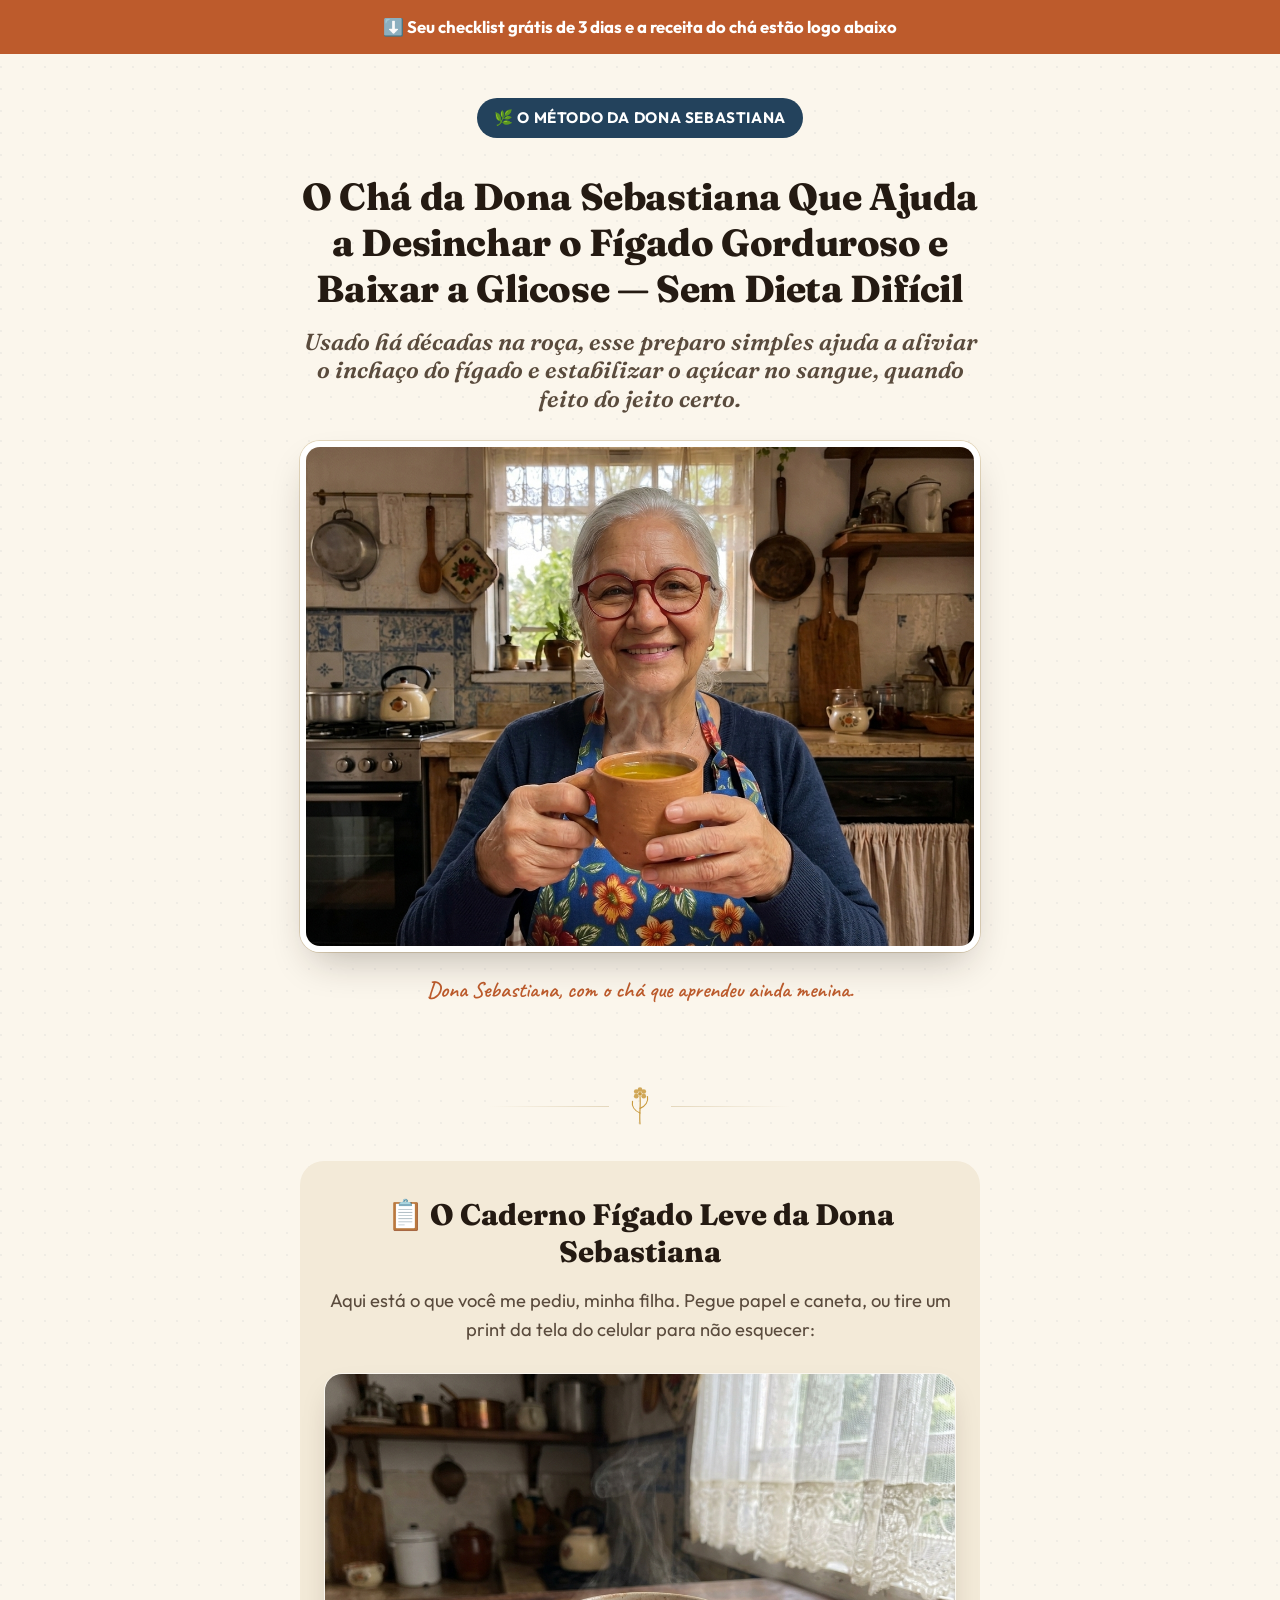
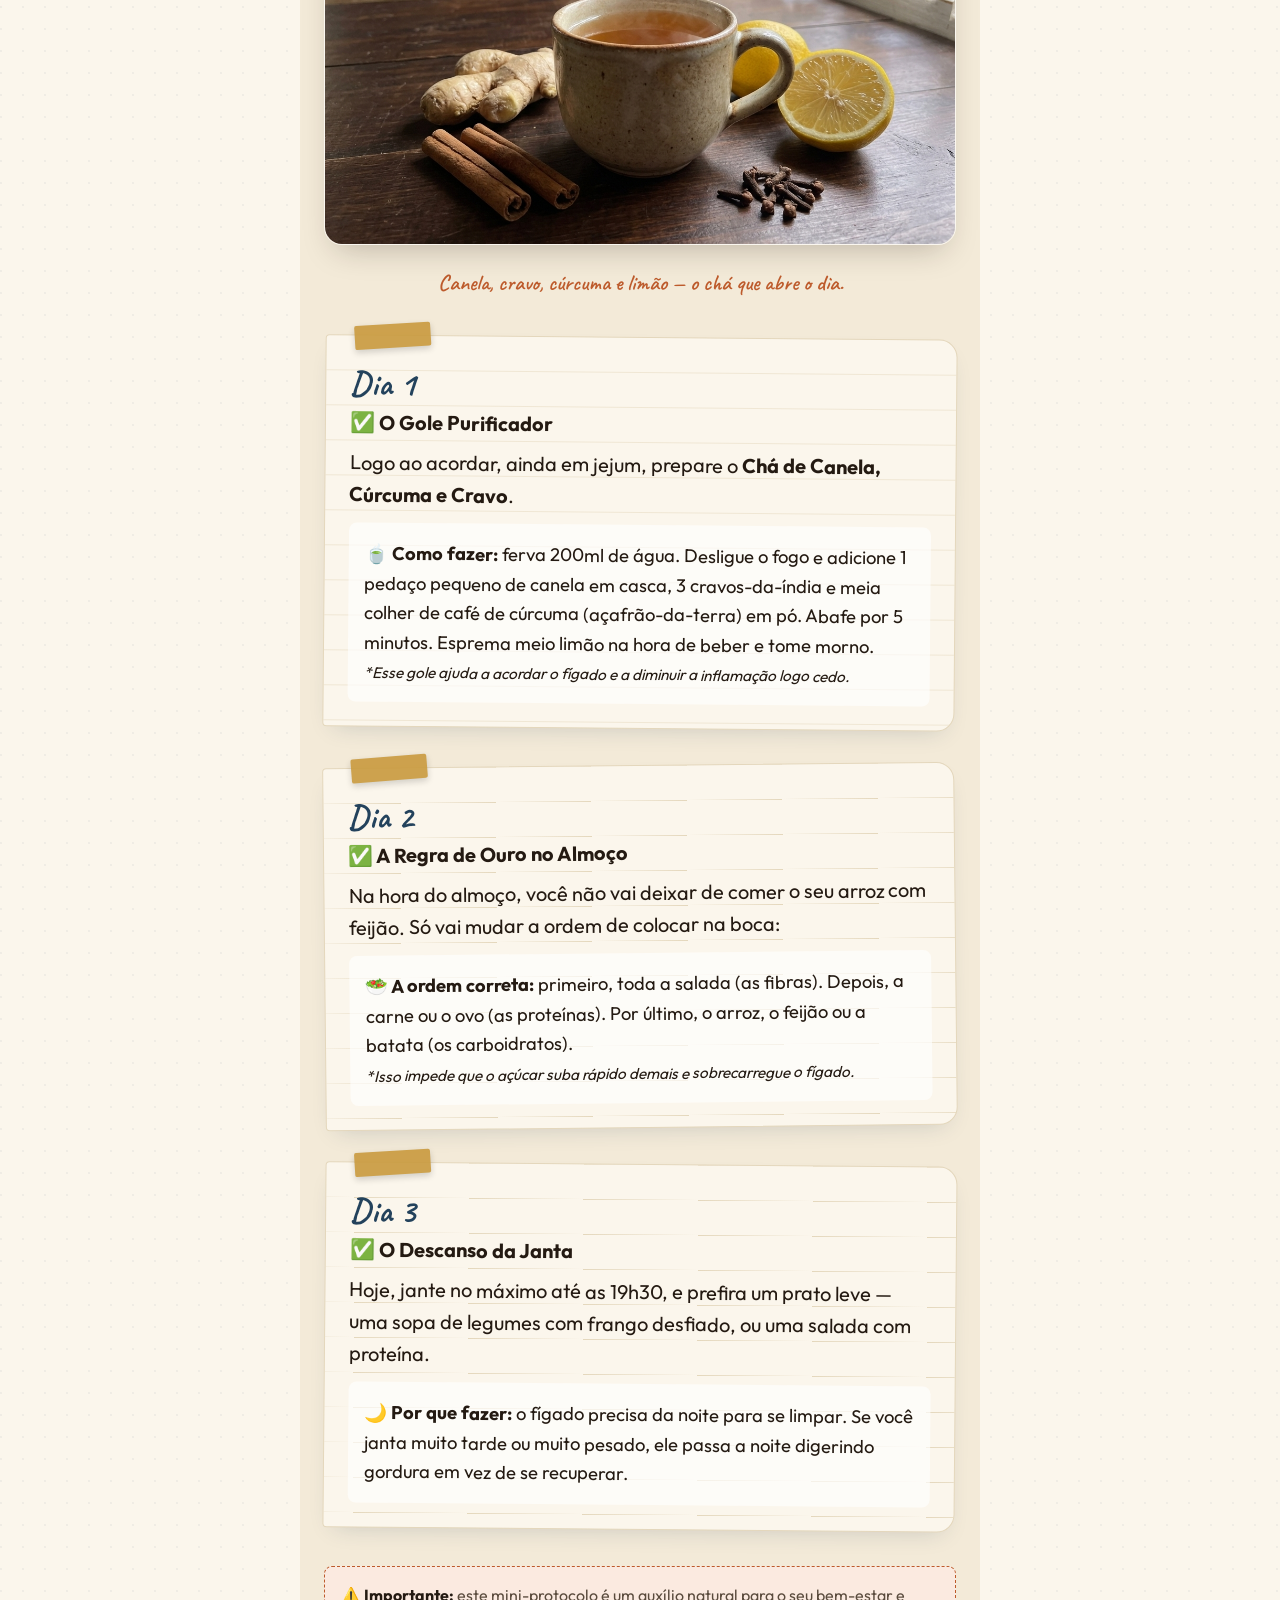
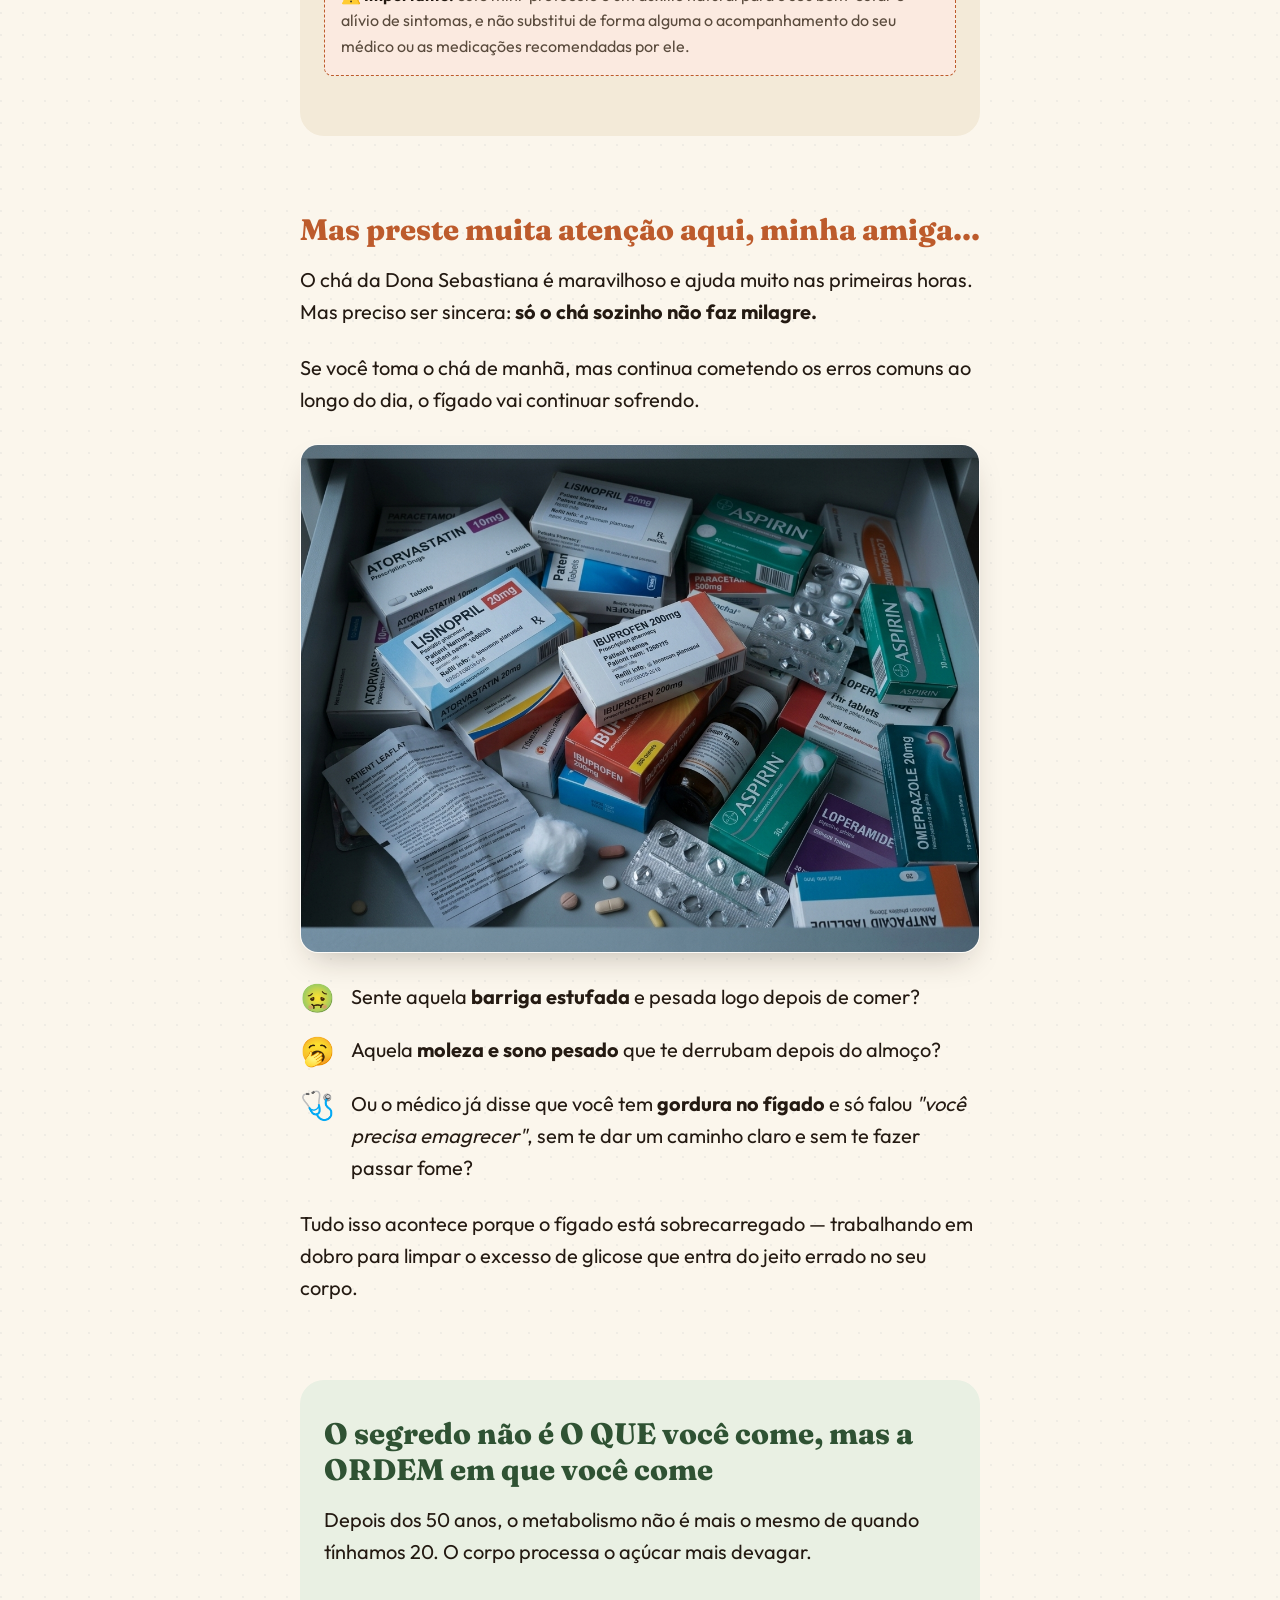
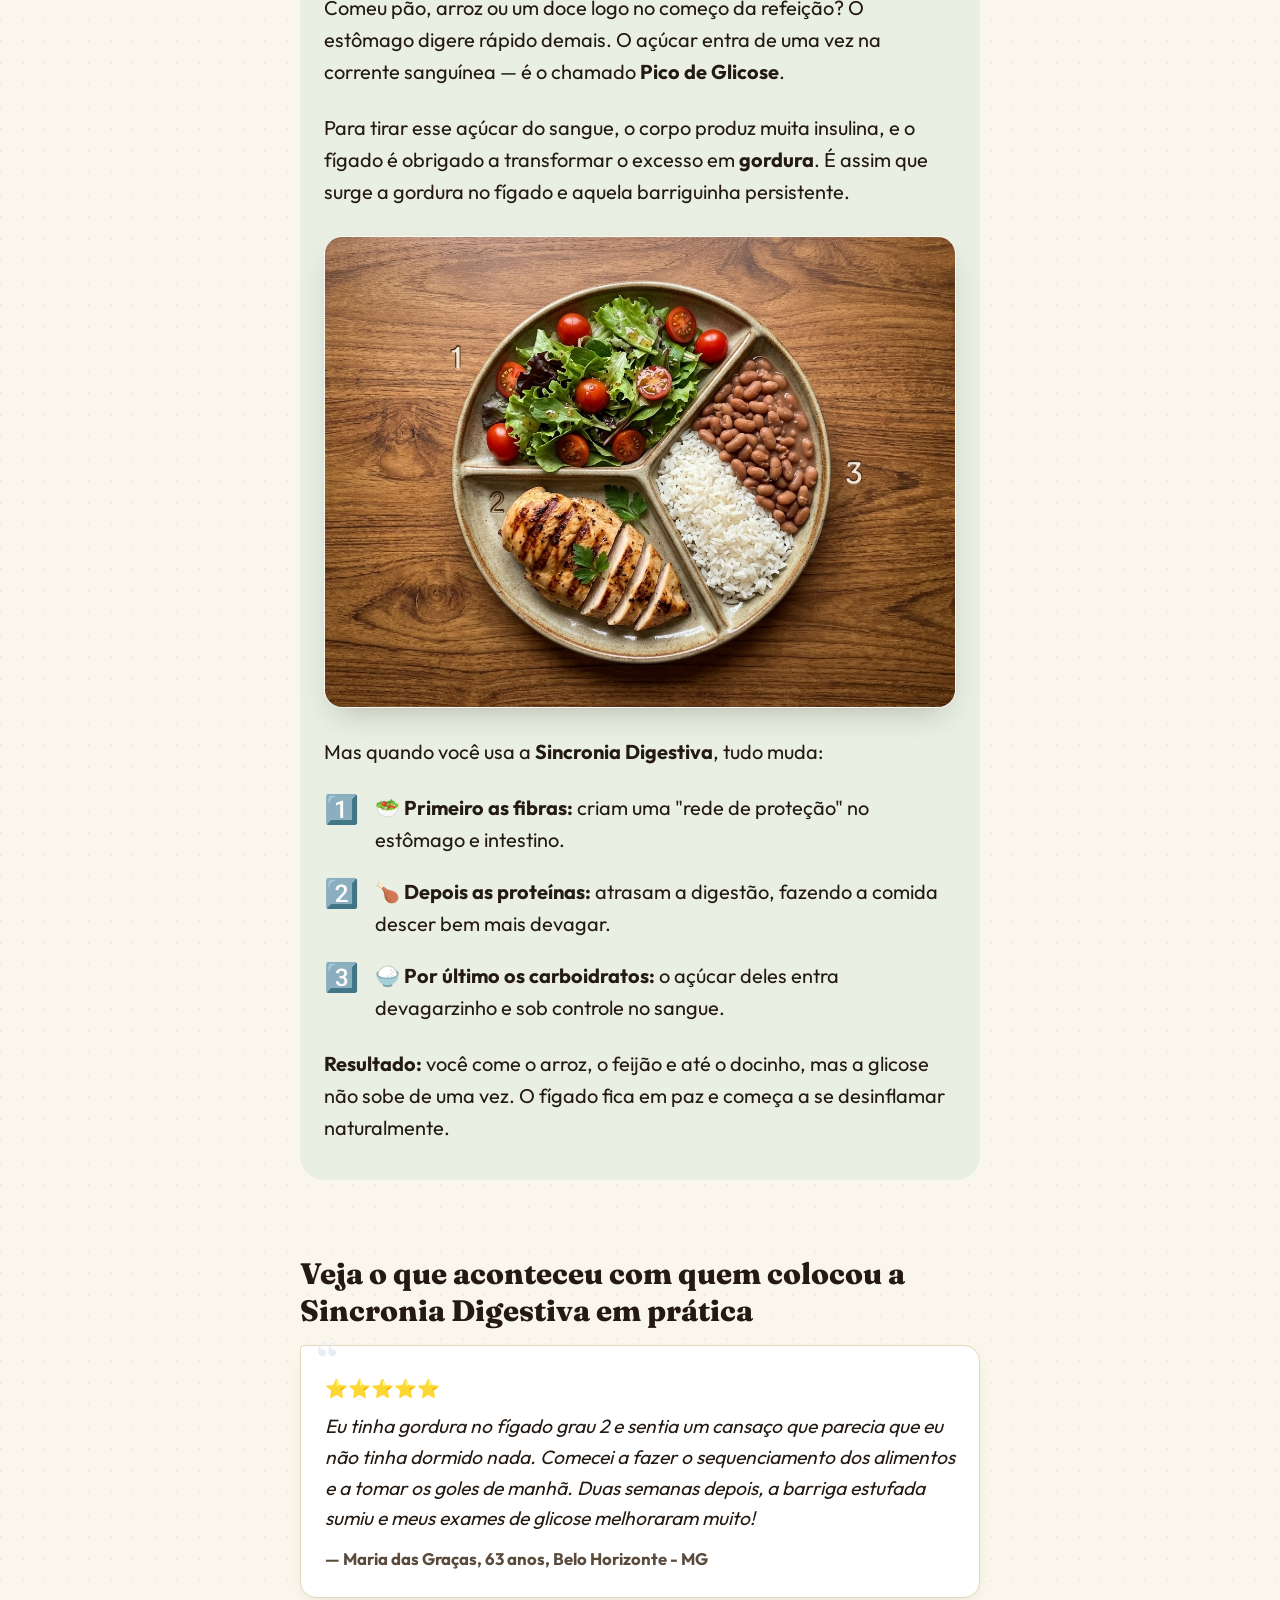
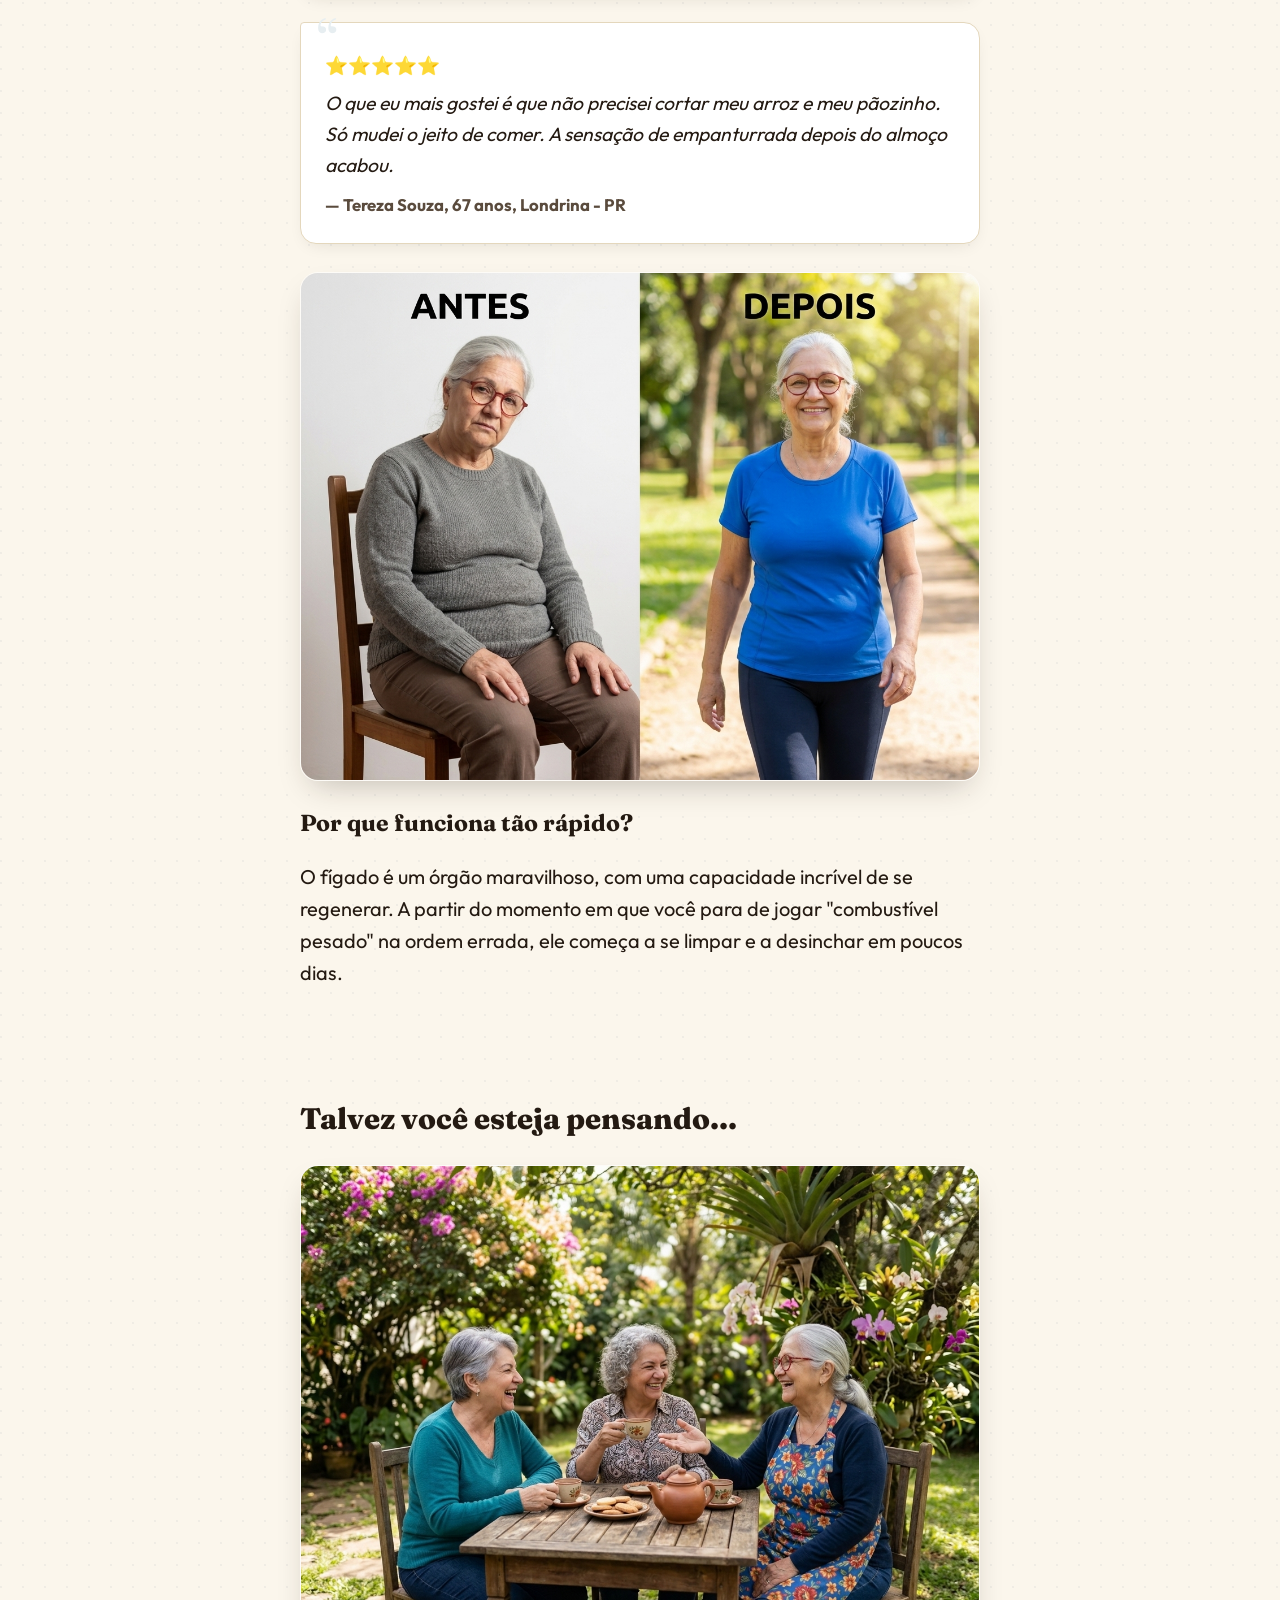
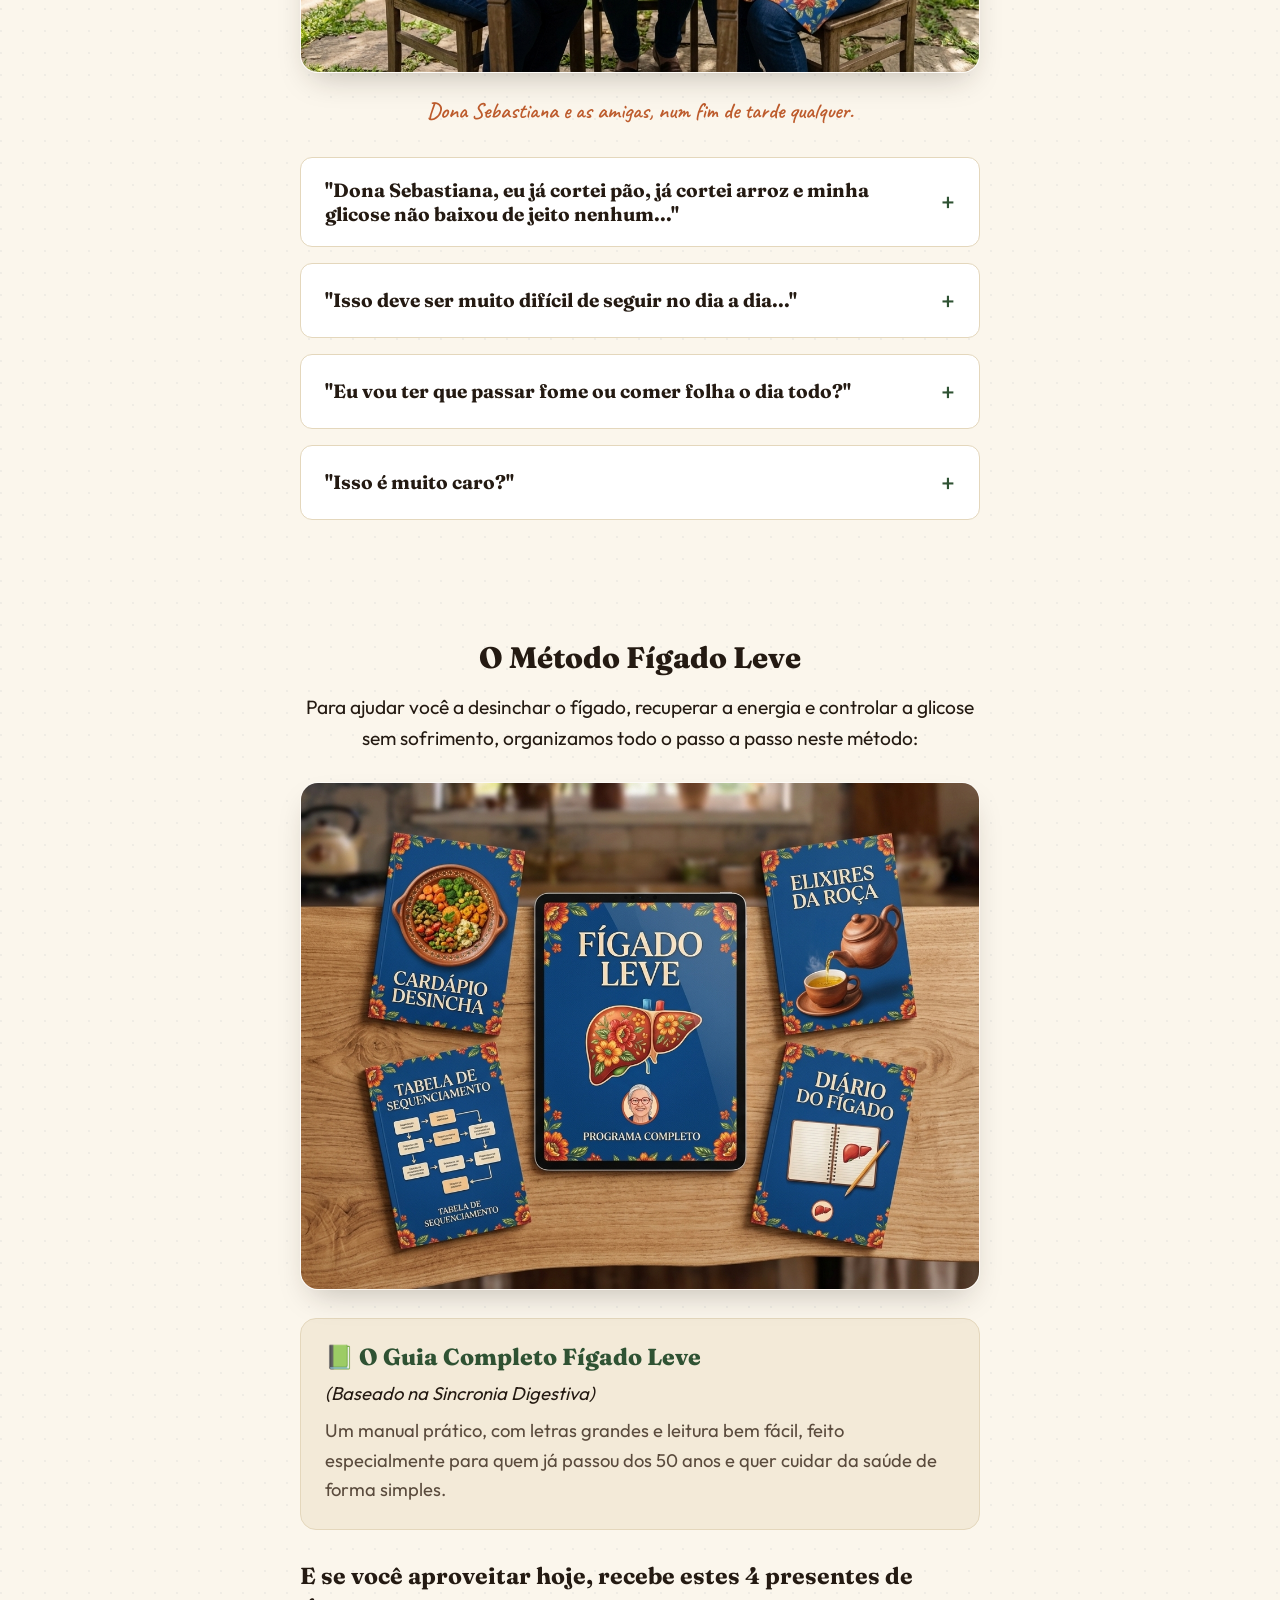
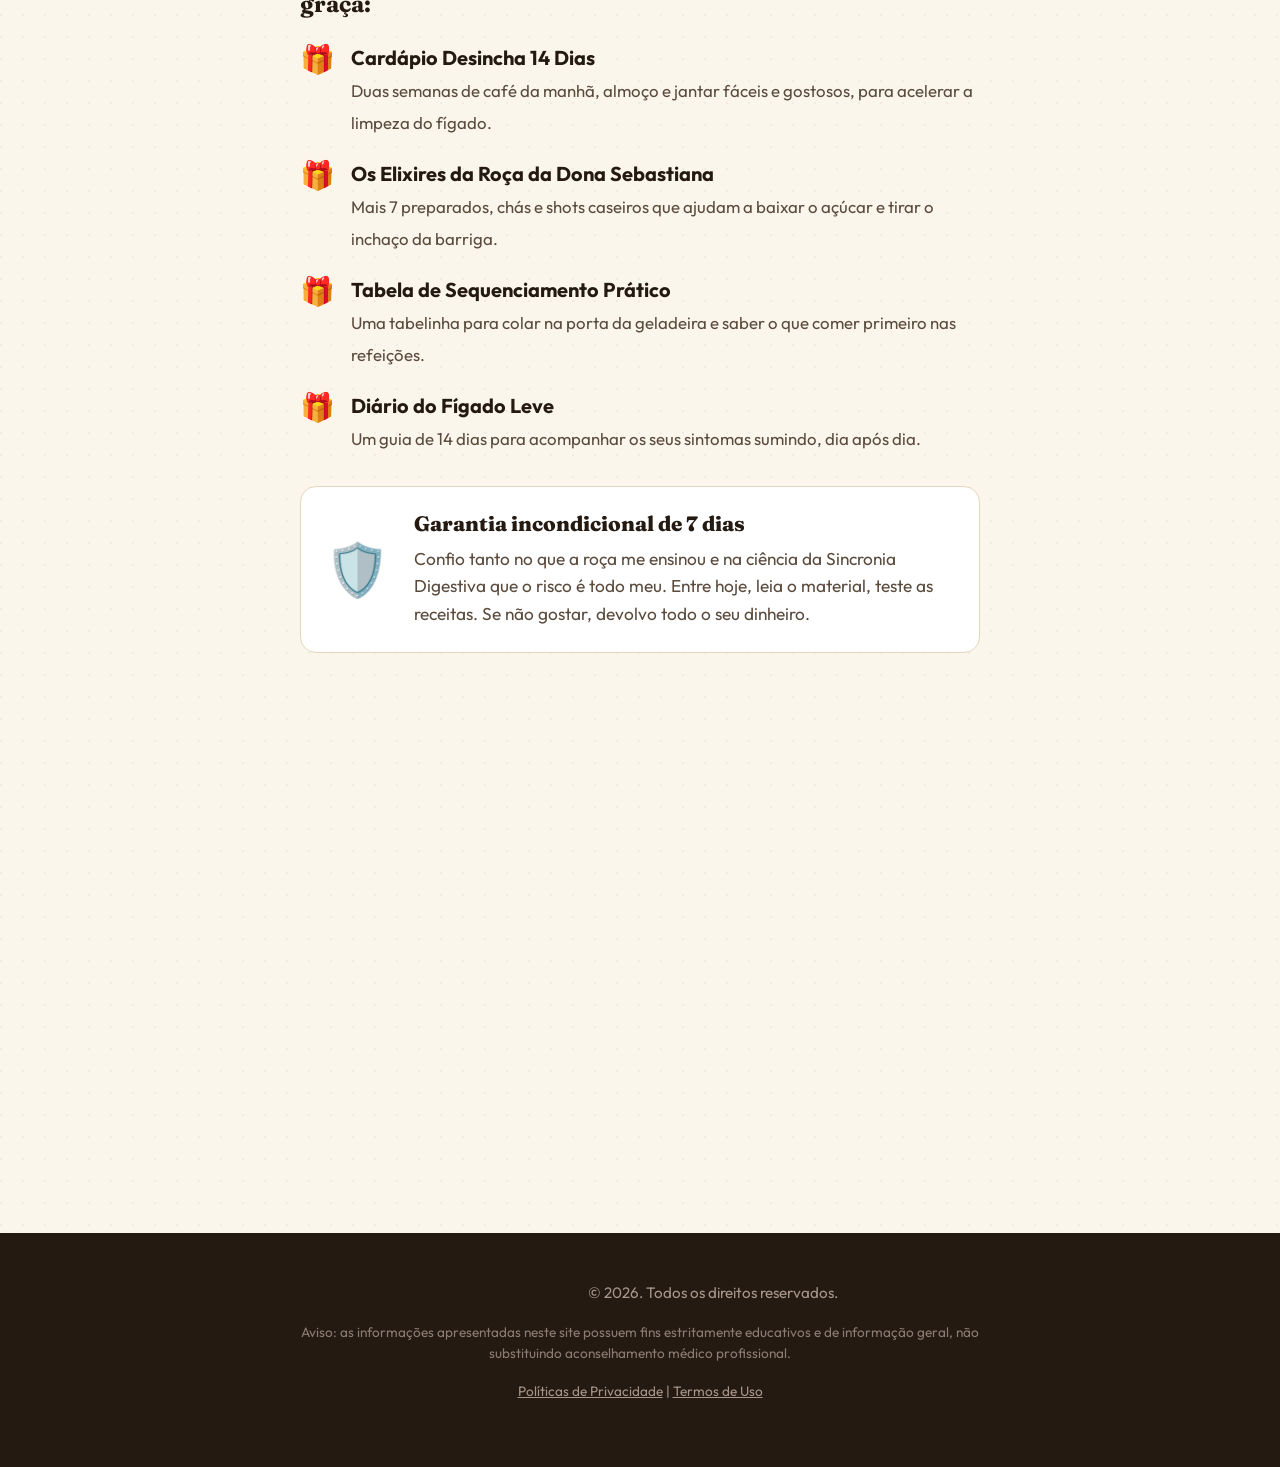
==== commit acdc0299: "removendo order bump da pagina de vendas" ====
--- a/index.html
+++ b/index.html
@@ -278,24 +278,7 @@
     <!-- BLOCO 8: CHECKOUT + CTA -->
     <section id="bloco-checkout" class="reveal">
 
-      <div class="order-bump-box">
-        <div class="order-bump-badge">Oportunidade única</div>
-        <div class="order-bump-header">
-          <div class="order-bump-checkbox-container">
-            <input type="checkbox" id="order-bump-checkbox" class="order-bump-checkbox">
-          </div>
-          <div>
-            <span class="order-bump-title">Sim, eu quero o Guia de Sobremesas que Não Sobem a Glicose por apenas R$ 9,90 extras!</span>
-          </div>
-        </div>
-        <p class="order-bump-desc">
-          Quer comer um docinho sem peso na consciência e sem estragar o tratamento? Adicione este guia com 12 sobremesas deliciosas e seguras, feitas com ingredientes simples. (Preço normal: R$ 29,90. Apenas R$ 9,90 nesta página.)
-        </p>
-
-        <div class="photo-frame" style="margin-top: 1rem; margin-bottom: 0;">
-          <img src="images/_mockup_sobremesas_glicose_.jpg" alt="Mockup do ebook Sobremesas que Não Sobem a Glicose em um celular, ao lado de um mousse de chocolate com morango." loading="lazy">
-        </div>
-      </div>
+
 
       <div class="price-box">
         <div class="price-original">De R$ 197,00 por apenas:</div>
